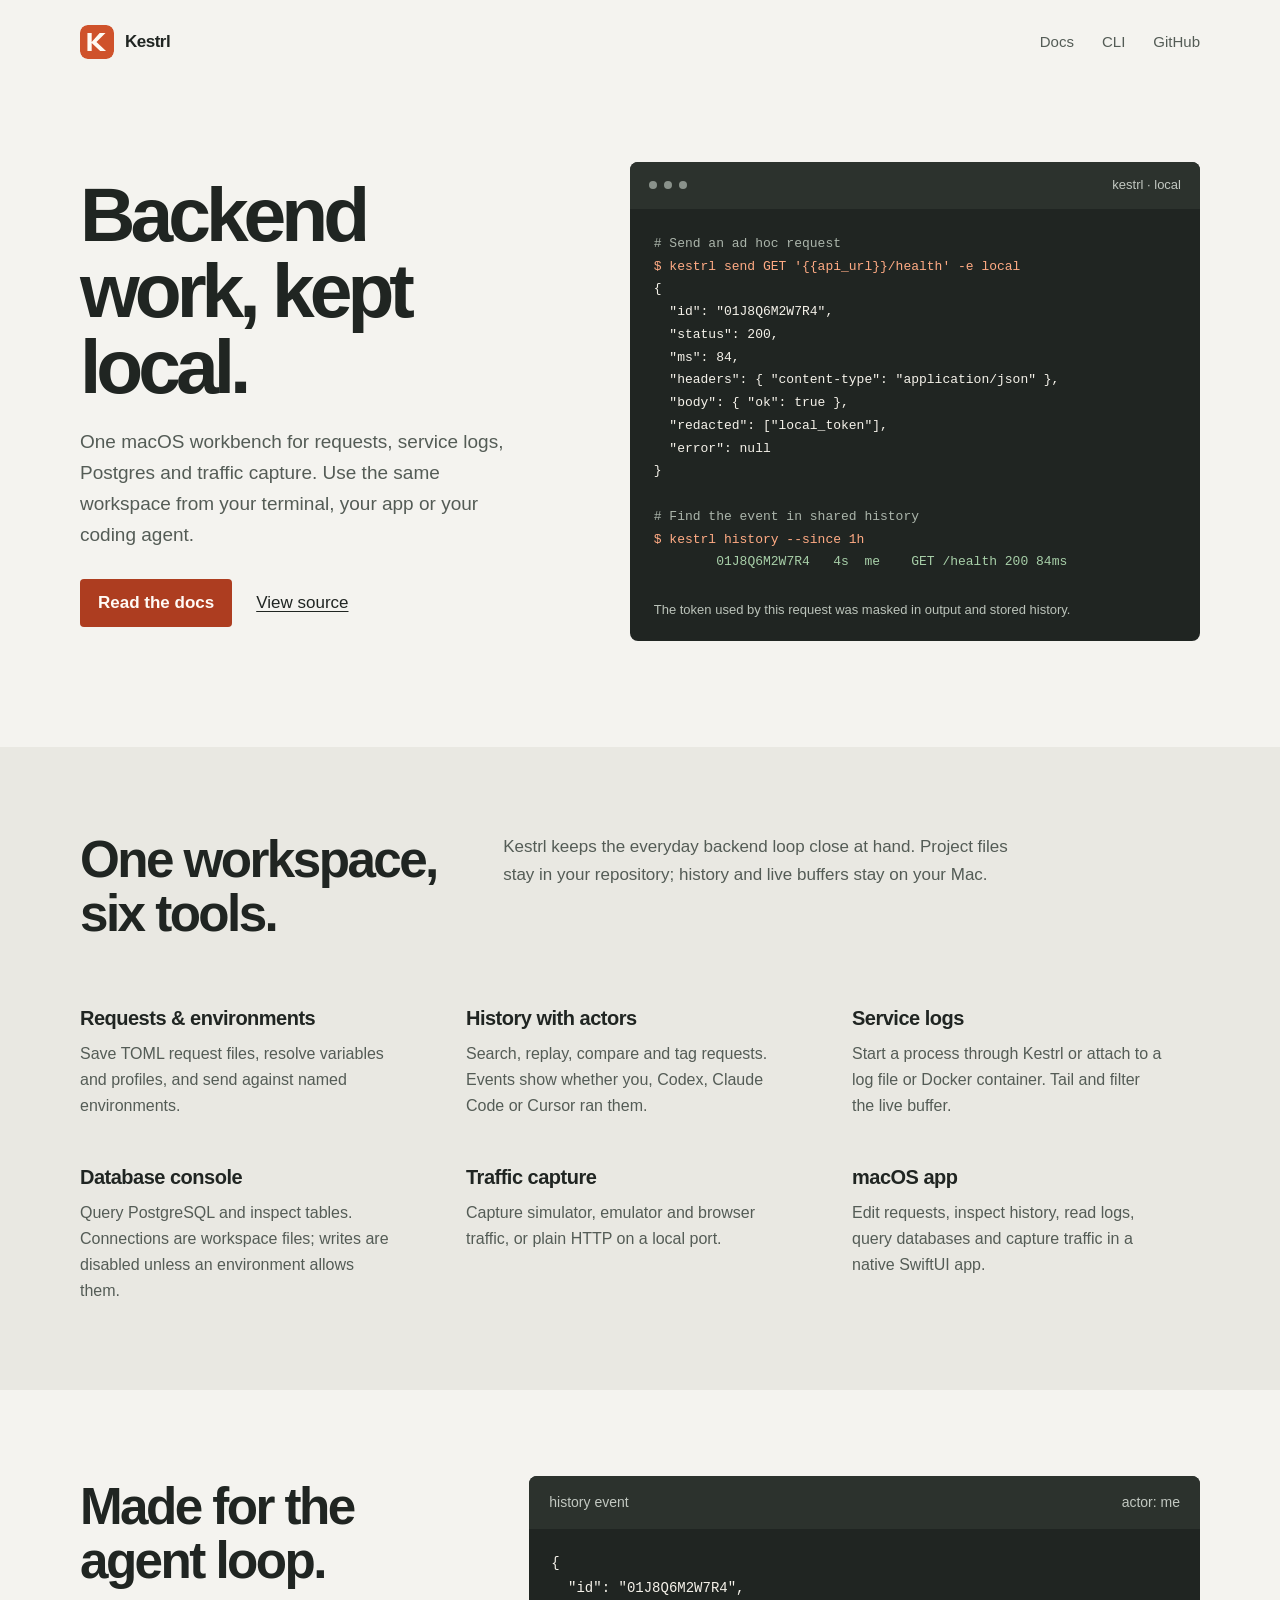
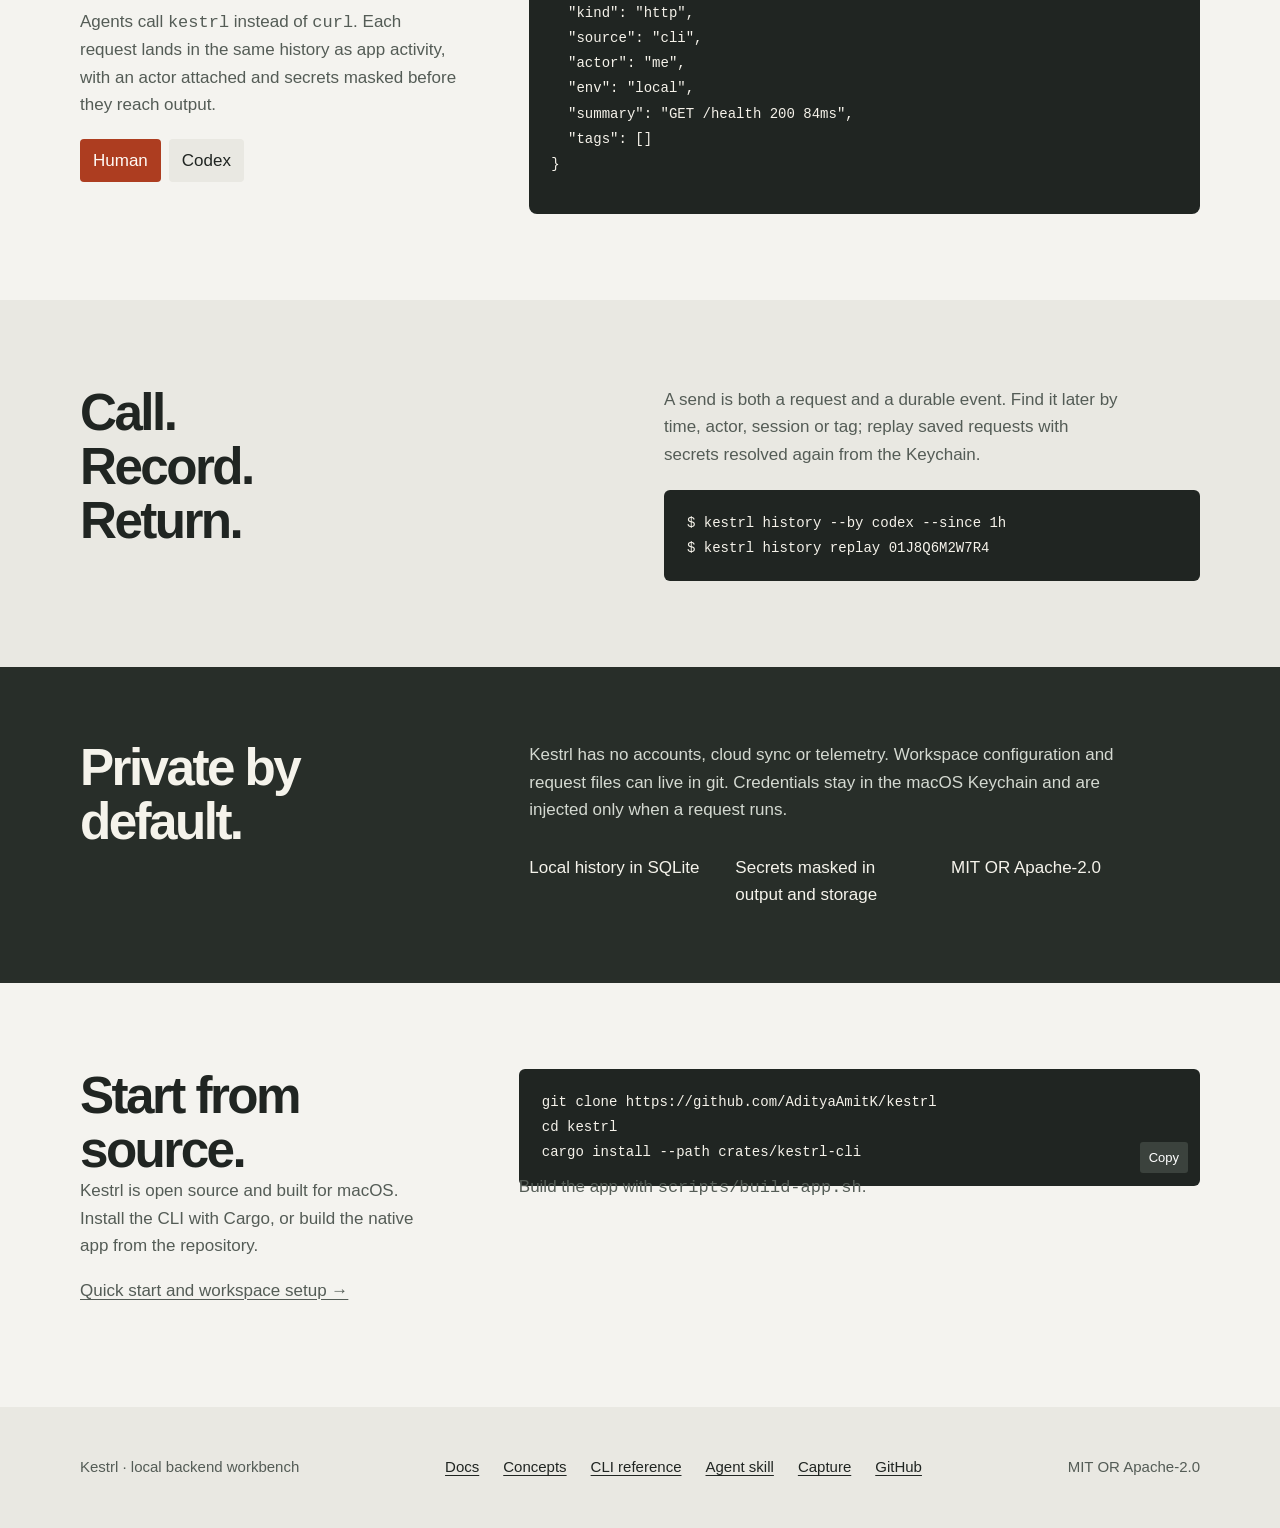
==== site/index.html @ 937fa987 "Match site examples to real CLI output; mark timeline as planned" ====
<!doctype html>
<html lang="en">
<head>
  <meta charset="utf-8">
  <meta name="viewport" content="width=device-width, initial-scale=1">
  <meta name="color-scheme" content="light">
  <meta name="description" content="Kestrl is a fast, local-first backend workbench for developers and AI agents. Requests, history, logs, databases and capture share one macOS workspace.">
  <title>Kestrl — backend workbench</title>
  <link rel="icon" href="assets/mark.svg" type="image/svg+xml">
  <link rel="stylesheet" href="style.css">
  <script src="script.js" defer></script>
</head>
<body>
  <a class="skip-link" href="#main">Skip to content</a>
  <header class="site-header page">
    <a class="brand" href="index.html"><img src="assets/mark.svg" alt=""><span>Kestrl</span></a>
    <nav class="nav" aria-label="Main navigation">
      <a href="docs/index.html">Docs</a>
      <a class="optional" href="docs/cli.html">CLI</a>
      <a href="https://github.com/AdityaAmitK/kestrl">GitHub</a>
    </nav>
  </header>

  <main id="main">
    <section class="hero page">
      <div class="hero-copy">
        <h1>Backend work, kept local.</h1>
        <p>One macOS workbench for requests, service logs, Postgres and traffic capture. Use the same workspace from your terminal, your app or your coding agent.</p>
        <div class="actions">
          <a class="action" href="docs/index.html">Read the docs</a>
          <a class="action-quiet" href="https://github.com/AdityaAmitK/kestrl">View source</a>
        </div>
      </div>
      <div class="terminal" aria-label="Terminal example">
        <div class="terminal-top"><span class="terminal-controls" aria-hidden="true"><span></span><span></span><span></span></span><span>kestrl · local</span></div>
        <pre><span class="comment"># Send an ad hoc request</span>
<span class="command">$ kestrl send GET '{{api_url}}/health' -e local</span>
{
  "id": "01J8Q6M2W7R4",
  "status": 200,
  "ms": 84,
  "headers": { "content-type": "application/json" },
  "body": { "ok": true },
  "redacted": ["local_token"],
  "error": null
}

<span class="comment"># Find the event in shared history</span>
<span class="command">$ kestrl history --since 1h</span>
        <span class="ok">01J8Q6M2W7R4   4s  me    GET /health 200 84ms</span></pre>
        <p class="terminal-caption">The token used by this request was masked in output and stored history.</p>
      </div>
    </section>

    <section class="section section-tint" id="workbench">
      <div class="page">
        <div class="section-heading">
          <h2>One workspace, six tools.</h2>
          <p>Kestrl keeps the everyday backend loop close at hand. Project files stay in your repository; history and live buffers stay on your Mac.</p>
        </div>
        <div class="feature-grid">
          <article class="feature"><h3>Requests &amp; environments</h3><p>Save TOML request files, resolve variables and profiles, and send against named environments.</p></article>
          <article class="feature"><h3>History with actors</h3><p>Search, replay, compare and tag requests. Events show whether you, Codex, Claude Code or Cursor ran them.</p></article>
          <article class="feature"><h3>Service logs</h3><p>Start a process through Kestrl or attach to a log file or Docker container. Tail and filter the live buffer.</p></article>
          <article class="feature"><h3>Database console</h3><p>Query PostgreSQL and inspect tables. Connections are workspace files; writes are disabled unless an environment allows them.</p></article>
          <article class="feature"><h3>Traffic capture</h3><p>Capture simulator, emulator and browser traffic, or plain HTTP on a local port.</p></article>
          <article class="feature"><h3>macOS app</h3><p>Edit requests, inspect history, read logs, query databases and capture traffic in a native SwiftUI app.</p></article>
        </div>
      </div>
    </section>

    <section class="section page" aria-labelledby="agents-title">
      <div class="demo-wrap">
        <div class="demo-copy">
          <h2 id="agents-title">Made for the agent loop.</h2>
          <p>Agents call <code>kestrl</code> instead of <code>curl</code>. Each request lands in the same history as app activity, with an actor attached and secrets masked before they reach output.</p>
          <div class="actor-picker" role="group" aria-label="Show request actor">
            <button type="button" data-actor="me" aria-pressed="true">Human</button>
            <button type="button" data-actor="codex" aria-pressed="false">Codex</button>
          </div>
          <p class="screen-reader" aria-live="polite">Event actor: <span id="actor-name">me</span></p>
        </div>
        <div class="live-output" data-ui>
          <header><span>history event</span><span id="actor-label">actor: <span id="actor-name-visible">me</span></span></header>
          <pre id="actor-output" aria-live="polite">{
  "id": "01J8Q6M2W7R4",
  "kind": "http",
  "source": "cli",
  "actor": "me",
  "env": "local",
  "summary": "GET /health 200 84ms",
  "tags": []
}</pre>
        </div>
      </div>
    </section>

    <section class="section section-tint">
      <div class="page call-response">
        <h2>Call. Record. Return.</h2>
        <div>
          <p>A send is both a request and a durable event. Find it later by time, actor, session or tag; replay saved requests with secrets resolved again from the Keychain.</p>
          <div class="snippet">$ kestrl history --by codex --since 1h<br>$ kestrl history replay 01J8Q6M2W7R4</div>
        </div>
      </div>
    </section>

    <section class="agents-band">
      <div class="page agents-inner">
        <h2>Private by default.</h2>
        <div>
          <p>Kestrl has no accounts, cloud sync or telemetry. Workspace configuration and request files can live in git. Credentials stay in the macOS Keychain and are injected only when a request runs.</p>
          <div class="agent-facts"><span>Local history in SQLite</span><span>Secrets masked in output and storage</span><span>MIT OR Apache-2.0</span></div>
        </div>
      </div>
    </section>

    <section class="section page" id="install">
      <div class="install-layout">
        <div><h2>Start from source.</h2><p>Kestrl is open source and built for macOS. Install the CLI with Cargo, or build the native app from the repository.</p><p><a href="docs/index.html">Quick start and workspace setup →</a></p></div>
        <div class="code-block"><pre><code>git clone https://github.com/AdityaAmitK/kestrl
cd kestrl
cargo install --path crates/kestrl-cli</code></pre><div class="copy-row"><button class="copy-button" type="button" data-copy>Copy</button></div><p>Build the app with <code>scripts/build-app.sh</code>.</p></div>
      </div>
    </section>
  </main>

  <footer class="site-footer">
    <div class="page footer-row"><span>Kestrl · local backend workbench</span><nav class="footer-links" aria-label="Footer navigation"><a href="docs/index.html">Docs</a><a href="docs/concepts.html">Concepts</a><a href="docs/cli.html">CLI reference</a><a href="docs/agents.html">Agent skill</a><a href="docs/capture.html">Capture</a><a href="https://github.com/AdityaAmitK/kestrl">GitHub</a></nav><span>MIT OR Apache-2.0</span></div>
  </footer>
</body>
</html>
---- site/style.css ----
:root {
  color-scheme: light;
  --paper: #f4f3ef;
  --surface: #e9e8e2;
  --ink: #202522;
  --soft: #545c56;
  --accent: #ad3d20;
  --accent-soft: #f5dfd5;
  --code: #202522;
  --code-ink: #f5f2ea;
  --focus: #8f2e16;
  --page: min(1120px, calc(100% - 64px));
  --measure: 68ch;
  font-family: -apple-system, BlinkMacSystemFont, "Segoe UI", sans-serif;
  font-synthesis: none;
  text-rendering: optimizeLegibility;
}

@media (prefers-color-scheme: dark) {
  :root {
    --paper: #181c19;
    --surface: #252b26;
    --ink: #f0f0e9;
    --soft: #bdc5bd;
    --accent: #f08a65;
    --accent-soft: #39251d;
    --code: #101310;
    --code-ink: #eeeee6;
    --focus: #ffad8f;
  }
}

* { box-sizing: border-box; }
html { scroll-behavior: smooth; background: var(--paper); }
body { margin: 0; color: var(--ink); background: var(--paper); font-size: 17px; line-height: 1.62; }
a { color: inherit; text-decoration-thickness: .08em; text-underline-offset: .18em; }
a:hover { color: var(--accent); }
a:focus-visible, button:focus-visible { outline: 3px solid var(--focus); outline-offset: 4px; border-radius: 3px; }
button { color: inherit; font: inherit; }
img, svg { max-width: 100%; }
.skip-link { position: absolute; left: 12px; top: -60px; z-index: 10; padding: 10px 14px; background: var(--ink); color: var(--paper); }
.skip-link:focus { top: 12px; }
.page { width: var(--page); margin-inline: auto; }
.site-header { display: flex; align-items: center; justify-content: space-between; gap: 28px; min-height: 84px; }
.brand { display: inline-flex; align-items: center; gap: 11px; text-decoration: none; font-weight: 700; letter-spacing: -.03em; }
.brand img { width: 34px; height: 34px; border-radius: 8px; }
.nav { display: flex; align-items: center; gap: 28px; color: var(--soft); font-size: 15px; }
.nav a { text-decoration: none; }
.nav .nav-strong { color: var(--ink); }
.hero { display: grid; grid-template-columns: .92fr 1.08fr; gap: 64px; align-items: center; padding: 78px 0 106px; }
.hero-copy { max-width: 560px; }
h1, h2, h3, p { margin-top: 0; }
h1 { max-width: 10ch; margin-bottom: 23px; font-size: clamp(48px, 6vw, 78px); line-height: .99; letter-spacing: -.065em; font-weight: 650; }
.hero-copy > p { max-width: 43ch; margin-bottom: 29px; color: var(--soft); font-size: 19px; }
.actions { display: flex; gap: 24px; align-items: center; }
.action { display: inline-flex; justify-content: center; align-items: center; min-height: 47px; padding: 10px 18px; border-radius: 4px; background: var(--accent); color: #fffaf5; text-decoration: none; font-weight: 650; }
.action:hover { background: var(--ink); color: var(--paper); }
.action-quiet { color: var(--ink); }
.terminal { overflow: hidden; background: var(--code); color: var(--code-ink); border-radius: 8px;  }
.terminal-top { display: flex; justify-content: space-between; align-items: center; padding: 15px 19px; background: #2c322d; color: #c2c8c1; font: 13px/1.3 -apple-system, BlinkMacSystemFont, "Segoe UI", sans-serif; }
.terminal-controls { display: flex; gap: 7px; }
.terminal-controls span { width: 8px; height: 8px; border-radius: 50%; background: #8a928b; }
.terminal pre, pre { max-width: 100%; margin: 0; overflow-x: auto; white-space: pre; tab-size: 2; }
.terminal pre { padding: 24px 24px 25px; font: 13px/1.75 monospace; /* taste-skill-ignore */ }
.terminal .command { color: #ffab84; }
.terminal .comment { color: #abb5ab; }
.terminal .ok { color: #a8d0a9; }
.terminal-caption { margin: 0; padding: 0 24px 21px; color: #bbc3ba; font-size: 13px; }
.section { padding: 86px 0; }
.section-tint { background: var(--surface); }
.section-heading { display: grid; grid-template-columns: .7fr 1.3fr; gap: 48px; align-items: start; margin-bottom: 48px; }
h2 { margin-bottom: 0; font-size: clamp(34px, 4vw, 52px); line-height: 1.06; letter-spacing: -.05em; font-weight: 630; }
.section-heading p { max-width: 54ch; margin-bottom: 0; color: var(--soft); }
.feature-grid { display: grid; grid-template-columns: repeat(3, 1fr); gap: 30px 38px; }
.feature { padding-top: 12px; }
.feature h3 { margin-bottom: 7px; font-size: 20px; letter-spacing: -.025em; }
.feature p { max-width: 35ch; margin-bottom: 0; color: var(--soft); font-size: 16px; }
.demo-wrap { display: grid; grid-template-columns: .72fr 1.28fr; align-items: center; gap: 72px; }
.demo-copy { max-width: 400px; }
.demo-copy h2 { margin-bottom: 19px; }
.demo-copy p { color: var(--soft); }
.actor-picker { display: flex; gap: 8px; margin: 20px 0 27px; }
.actor-picker button { padding: 8px 13px; border: 0; border-radius: 4px; background: var(--surface); cursor: pointer; }
.actor-picker button[aria-pressed="true"] { background: var(--accent); color: #fffaf5; }
.live-output { background: var(--code); color: var(--code-ink); border-radius: 8px; overflow: hidden; }
.live-output header { display: flex; justify-content: space-between; padding: 15px 20px; color: #c2c8c1; background: #2c322d; font-size: 14px; }
.live-output pre { min-height: 285px; padding: 22px; font: 14px/1.8 monospace; /* taste-skill-ignore */ /* taste-skill-ignore */ }
.redacted { color: #ffab84; }
.call-response { display: grid; grid-template-columns: 1fr 1fr; gap: 48px; align-items: start; }
.call-response h2 { max-width: 8ch; }
.call-response p { max-width: 48ch; color: var(--soft); }
.snippet { margin-top: 22px; padding: 21px 23px; background: var(--code); color: var(--code-ink); border-radius: 6px; font: 14px/1.75 monospace; }
.agents-band { padding: 74px 0; background: #282e29; color: #f5f3eb; }
.agents-inner { display: grid; grid-template-columns: .72fr 1.28fr; gap: 72px; align-items: start; }
.agents-band h2 { max-width: 8ch; }
.agents-band p { max-width: 62ch; color: #d4d9d1; }
.agents-band code { color: #ffa987; font: inherit; }
.agent-facts { display: flex; gap: 36px; margin-top: 30px; color: #f5f3eb; }
.agent-facts span { max-width: 19ch; }
.install-layout { display: grid; grid-template-columns: .7fr 1.3fr; gap: 72px; }
.install-layout > div:first-child { max-width: 360px; }
.install-layout p { color: var(--soft); }
.install-layout pre { padding: 21px 23px; background: var(--code); color: var(--code-ink); border-radius: 6px; font: 14px/1.8 monospace; /* taste-skill-ignore */ /* taste-skill-ignore */ }
.copy-row { display: flex; justify-content: flex-end; margin-top: -44px; padding-right: 12px; position: relative; }
.copy-button { border: 0; border-radius: 3px; padding: 5px 9px; background: #3b423d; color: #fff; cursor: pointer; font-size: 13px; }
.doc-layout { display: grid; grid-template-columns: 220px minmax(0, 760px); gap: 76px; align-items: start; padding: 60px 0 130px; }
.doc-nav { position: sticky; top: 25px; display: grid; gap: 9px; font-size: 15px; }
.doc-nav a { text-decoration: none; color: var(--soft); }
.doc-nav a[aria-current="page"] { color: var(--accent); font-weight: 650; }
.doc-content { min-width: 0; }
.doc-content > h1 { max-width: 15ch; font-size: clamp(44px, 5.2vw, 66px); }
.doc-content > p.lede { max-width: 62ch; margin-bottom: 47px; color: var(--soft); font-size: 19px; }
.doc-content h2 { margin: 65px 0 19px; font-size: 32px; }
.doc-content h3 { margin: 32px 0 10px; font-size: 21px; }
.doc-content p, .doc-content li { max-width: var(--measure); }
.doc-content li + li { margin-top: 6px; }
.doc-content code, .inline-code { padding: 2px 5px; border-radius: 3px; background: var(--surface); font: .88em monospace; overflow-wrap: anywhere; }
.doc-content pre { padding: 21px 23px; border-radius: 6px; background: var(--code); color: var(--code-ink); font: 14px/1.75 monospace; }
.doc-content pre code { padding: 0; background: none; }
.doc-content .copy-row { margin-top: -45px; }
.doc-content table { width: 100%; border-collapse: collapse; margin: 25px 0 35px; text-align: left; }
.doc-content th, .doc-content td { padding: 11px 13px; vertical-align: top; border-bottom: 1px solid color-mix(in srgb, var(--soft) 28%, transparent); }
.doc-content th { font-size: 15px; }
.doc-content td:first-child { white-space: nowrap; }
.callout { padding: 20px 23px; border-left: 4px solid var(--accent); background: var(--surface); }
.doc-index { display: grid; grid-template-columns: 1fr 1fr; gap: 25px 45px; margin-top: 38px; }
.doc-index a { display: block; margin-bottom: 7px; font-size: 21px; font-weight: 650; text-decoration: none; }
.doc-index p { margin: 0; color: var(--soft); font-size: 16px; }
.site-footer { padding: 48px 0; background: var(--surface); }
.footer-row { display: flex; justify-content: space-between; align-items: center; gap: 24px; color: var(--soft); font-size: 15px; }
.footer-links { display: flex; gap: 24px; }
.site-footer a { color: var(--ink); }
.screen-reader { position: absolute; width: 1px; height: 1px; padding: 0; margin: -1px; overflow: hidden; clip: rect(0,0,0,0); white-space: nowrap; border: 0; }
@media (max-width: 780px) {
  :root { --page: min(100% - 36px, 600px); }
  .site-header { min-height: 70px; align-items: flex-start; padding: 18px 0; }
  .nav { gap: 14px; flex-wrap: wrap; justify-content: flex-end; font-size: 14px; }
  .nav .optional { display: none; }
  .hero { grid-template-columns: 1fr; gap: 43px; padding: 61px 0 72px; }
  h1 { max-width: 9ch; font-size: clamp(52px, 11vw, 72px); }
  .terminal pre { font-size: 12px; padding: 18px; }
  .section { padding: 64px 0; }
  .section-heading, .demo-wrap, .call-response, .agents-inner, .install-layout { grid-template-columns: 1fr; gap: 26px; }
  .feature-grid { grid-template-columns: 1fr 1fr; gap: 27px 22px; }
  .live-output pre { min-height: 260px; padding: 18px; font-size: 12px; }
  .agent-facts { gap: 18px; flex-wrap: wrap; }
  .doc-layout { grid-template-columns: 1fr; gap: 36px; padding: 40px 0 90px; }
  .doc-nav { position: static; display: flex; flex-wrap: wrap; gap: 10px 21px; }
  .doc-content > h1 { font-size: clamp(43px, 10vw, 61px); }
  .doc-index { grid-template-columns: 1fr; gap: 21px; }
  .footer-row { align-items: flex-start; flex-direction: column; }
  .footer-links { gap: 17px; flex-wrap: wrap; }
}
@media (max-width: 440px) {
  body { font-size: 16px; }
  .site-header { gap: 12px; }
  .brand { gap: 7px; font-size: 15px; }
  .brand img { width: 30px; height: 30px; }
  .nav { max-width: 200px; gap: 12px; }
  .hero { padding-top: 45px; }
  .feature-grid { grid-template-columns: 1fr; }
  .doc-content table { font-size: 14px; }
  .doc-content th, .doc-content td { padding: 9px 7px; }
}
@media (prefers-reduced-motion: reduce) {
  *, *::before, *::after { scroll-behavior: auto !important; animation-duration: .01ms !important; transition-duration: .01ms !important; }
}
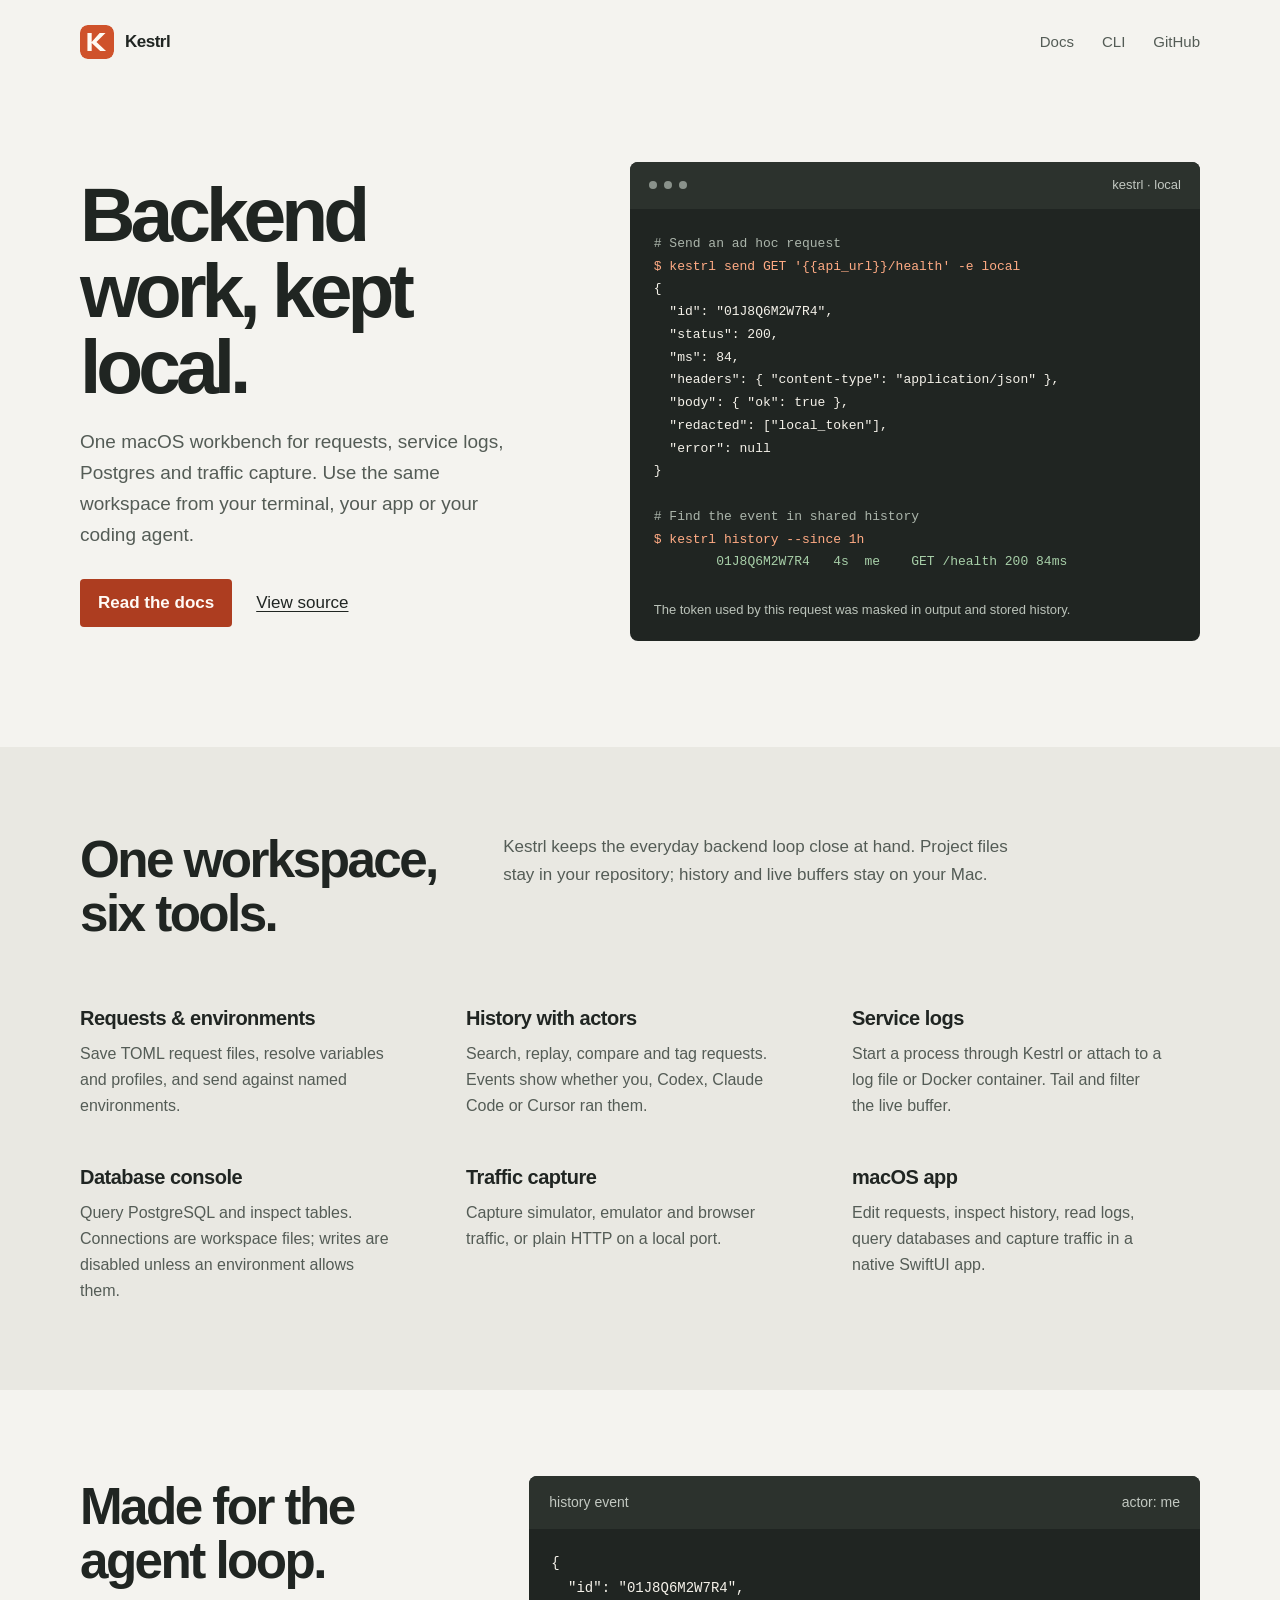
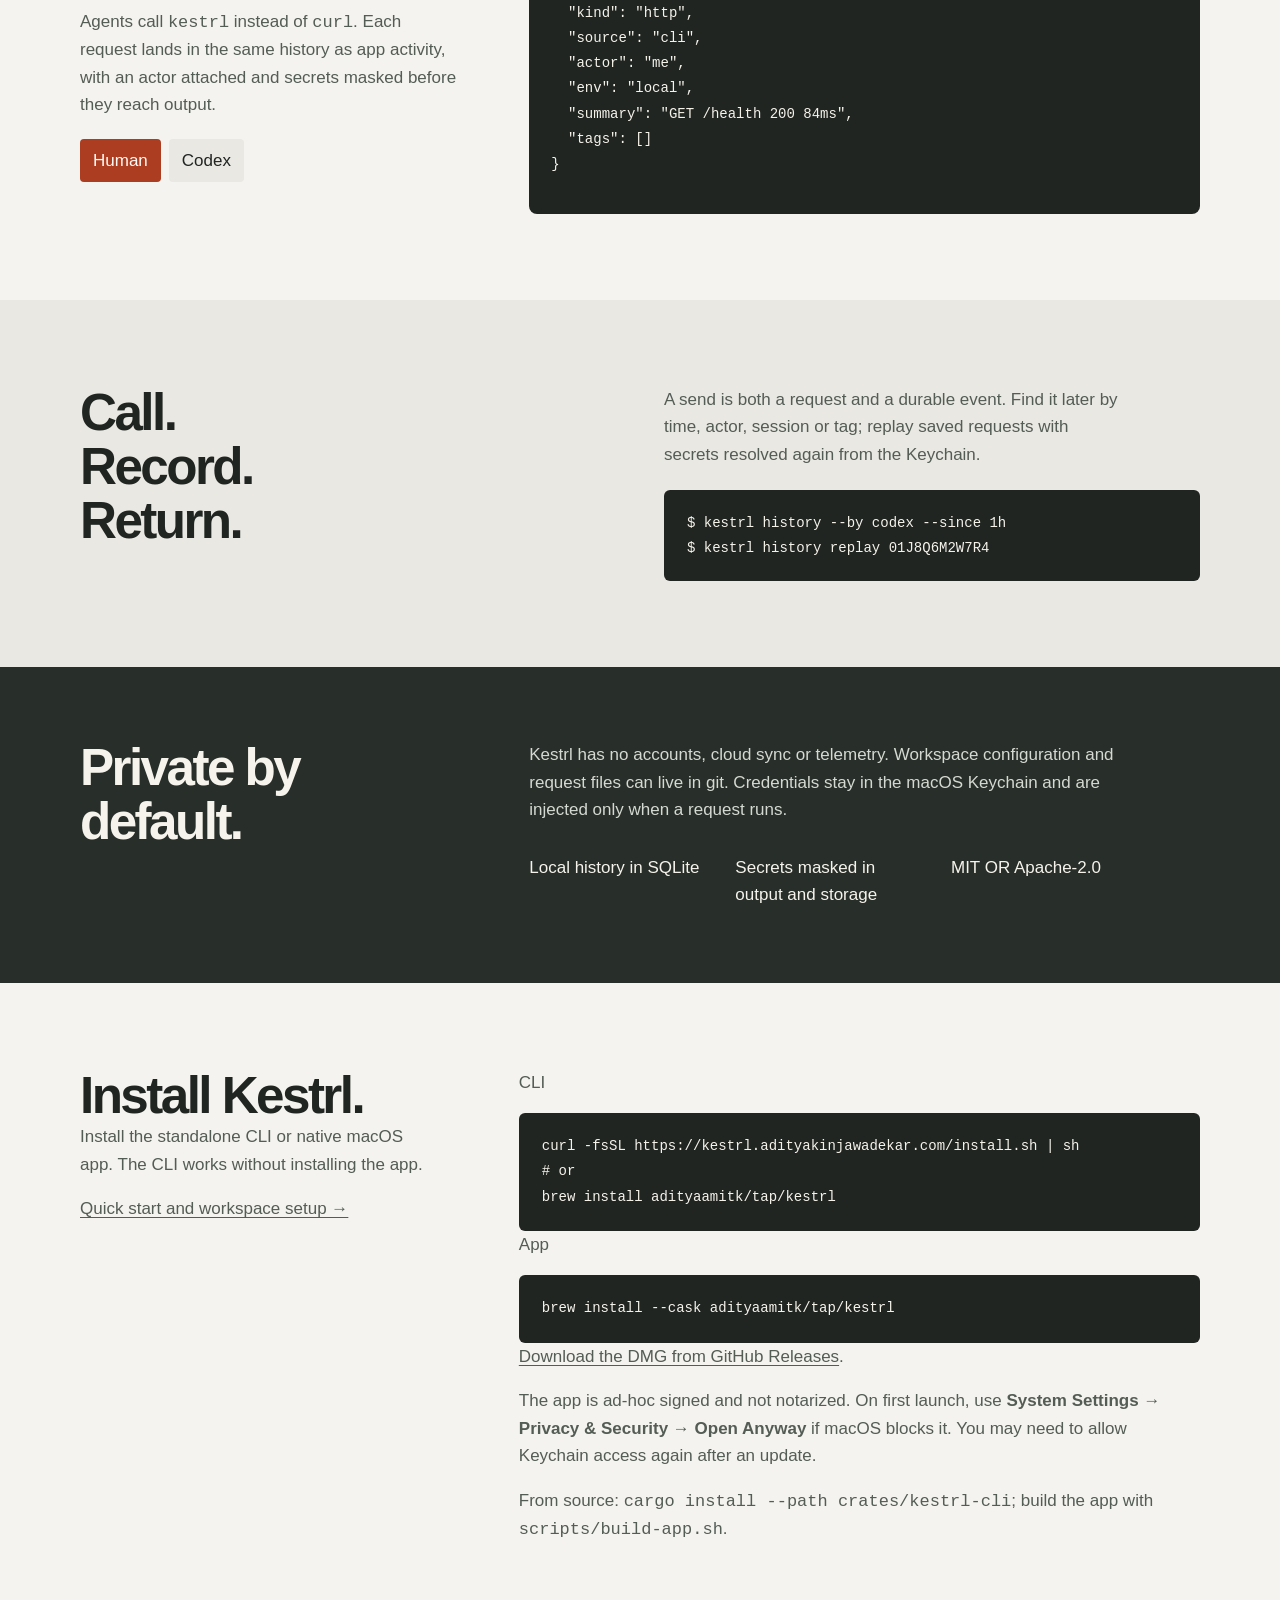
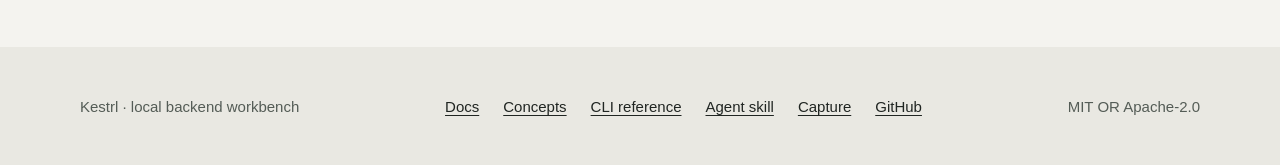
==== commit ddd34beb: "Add unsigned macOS release distribution" ====
--- a/site/index.html
+++ b/site/index.html
@@ -117,10 +117,10 @@
 
     <section class="section page" id="install">
       <div class="install-layout">
-        <div><h2>Start from source.</h2><p>Kestrl is open source and built for macOS. Install the CLI with Cargo, or build the native app from the repository.</p><p><a href="docs/index.html">Quick start and workspace setup →</a></p></div>
-        <div class="code-block"><pre><code>git clone https://github.com/AdityaAmitK/kestrl
-cd kestrl
-cargo install --path crates/kestrl-cli</code></pre><div class="copy-row"><button class="copy-button" type="button" data-copy>Copy</button></div><p>Build the app with <code>scripts/build-app.sh</code>.</p></div>
+        <div><h2>Install Kestrl.</h2><p>Install the standalone CLI or native macOS app. The CLI works without installing the app.</p><p><a href="docs/index.html">Quick start and workspace setup →</a></p></div>
+        <div class="code-block"><p>CLI</p><pre><code>curl -fsSL https://kestrl.adityakinjawadekar.com/install.sh | sh
+# or
+brew install adityaamitk/tap/kestrl</code></pre><p>App</p><pre><code>brew install --cask adityaamitk/tap/kestrl</code></pre><p><a href="https://github.com/AdityaAmitK/kestrl/releases">Download the DMG from GitHub Releases</a>.</p><p>The app is ad-hoc signed and not notarized. On first launch, use <strong>System Settings → Privacy &amp; Security → Open Anyway</strong> if macOS blocks it. You may need to allow Keychain access again after an update.</p><p>From source: <code>cargo install --path crates/kestrl-cli</code>; build the app with <code>scripts/build-app.sh</code>.</p></div>
       </div>
     </section>
   </main>
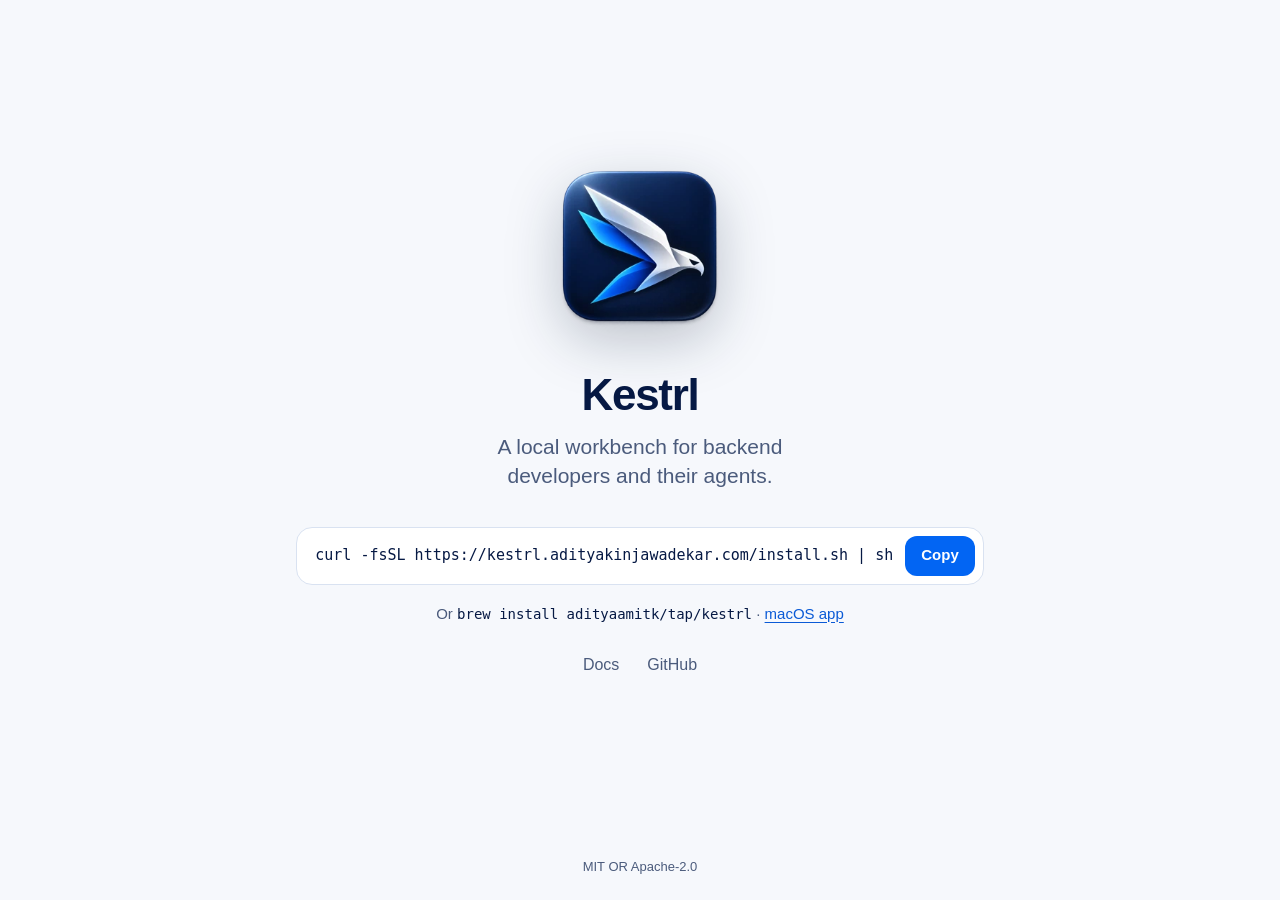
==== commit 817bff58: "Redesign the site around the app icon Replace the orange K mark and the feature-heavy landing page w" ====
--- a/site/index.html
+++ b/site/index.html
@@ -3,130 +3,37 @@
 <head>
   <meta charset="utf-8">
   <meta name="viewport" content="width=device-width, initial-scale=1">
-  <meta name="color-scheme" content="light">
-  <meta name="description" content="Kestrl is a fast, local-first backend workbench for developers and AI agents. Requests, history, logs, databases and capture share one macOS workspace.">
-  <title>Kestrl — backend workbench</title>
-  <link rel="icon" href="assets/mark.svg" type="image/svg+xml">
+  <meta name="color-scheme" content="light dark">
+  <meta name="theme-color" content="#061944">
+  <meta name="description" content="A local workbench for backend developers and their agents.">
+  <meta property="og:title" content="Kestrl">
+  <meta property="og:description" content="A local workbench for backend developers and their agents.">
+  <meta property="og:type" content="website">
+  <meta property="og:url" content="https://kestrl.adityakinjawadekar.com/">
+  <meta property="og:image" content="https://kestrl.adityakinjawadekar.com/assets/icon-512.png">
+  <title>Kestrl</title>
+  <link rel="icon" href="assets/favicon-32.png" sizes="32x32" type="image/png">
+  <link rel="icon" href="assets/favicon-16.png" sizes="16x16" type="image/png">
+  <link rel="apple-touch-icon" href="assets/apple-touch-icon.png">
   <link rel="stylesheet" href="style.css">
   <script src="script.js" defer></script>
 </head>
 <body>
   <a class="skip-link" href="#main">Skip to content</a>
-  <header class="site-header page">
-    <a class="brand" href="index.html"><img src="assets/mark.svg" alt=""><span>Kestrl</span></a>
-    <nav class="nav" aria-label="Main navigation">
+  <main id="main" class="intro">
+    <img class="app-icon" src="assets/icon-512.png" srcset="assets/icon-256.webp 256w, assets/icon-512.png 512w" sizes="184px" width="184" height="184" alt="Kestrl app icon">
+    <h1>Kestrl</h1>
+    <p class="tagline">A local workbench for backend developers and their agents.</p>
+    <div class="install">
+      <code>curl -fsSL https://kestrl.adityakinjawadekar.com/install.sh | sh</code>
+      <button class="copy-button" type="button" data-copy>Copy</button>
+    </div>
+    <p class="alt">Or <code>brew install adityaamitk/tap/kestrl</code> · <a href="https://github.com/AdityaAmitK/kestrl/releases/latest">macOS app</a></p>
+    <nav class="quiet-links" aria-label="More">
       <a href="docs/index.html">Docs</a>
-      <a class="optional" href="docs/cli.html">CLI</a>
       <a href="https://github.com/AdityaAmitK/kestrl">GitHub</a>
     </nav>
-  </header>
-
-  <main id="main">
-    <section class="hero page">
-      <div class="hero-copy">
-        <h1>Backend work, kept local.</h1>
-        <p>One macOS workbench for requests, service logs, Postgres and traffic capture. Use the same workspace from your terminal, your app or your coding agent.</p>
-        <div class="actions">
-          <a class="action" href="docs/index.html">Read the docs</a>
-          <a class="action-quiet" href="https://github.com/AdityaAmitK/kestrl">View source</a>
-        </div>
-      </div>
-      <div class="terminal" aria-label="Terminal example">
-        <div class="terminal-top"><span class="terminal-controls" aria-hidden="true"><span></span><span></span><span></span></span><span>kestrl · local</span></div>
-        <pre><span class="comment"># Send an ad hoc request</span>
-<span class="command">$ kestrl send GET '{{api_url}}/health' -e local</span>
-{
-  "id": "01J8Q6M2W7R4",
-  "status": 200,
-  "ms": 84,
-  "headers": { "content-type": "application/json" },
-  "body": { "ok": true },
-  "redacted": ["local_token"],
-  "error": null
-}
-
-<span class="comment"># Find the event in shared history</span>
-<span class="command">$ kestrl history --since 1h</span>
-        <span class="ok">01J8Q6M2W7R4   4s  me    GET /health 200 84ms</span></pre>
-        <p class="terminal-caption">The token used by this request was masked in output and stored history.</p>
-      </div>
-    </section>
-
-    <section class="section section-tint" id="workbench">
-      <div class="page">
-        <div class="section-heading">
-          <h2>One workspace, six tools.</h2>
-          <p>Kestrl keeps the everyday backend loop close at hand. Project files stay in your repository; history and live buffers stay on your Mac.</p>
-        </div>
-        <div class="feature-grid">
-          <article class="feature"><h3>Requests &amp; environments</h3><p>Save TOML request files, resolve variables and profiles, and send against named environments.</p></article>
-          <article class="feature"><h3>History with actors</h3><p>Search, replay, compare and tag requests. Events show whether you, Codex, Claude Code or Cursor ran them.</p></article>
-          <article class="feature"><h3>Service logs</h3><p>Start a process through Kestrl or attach to a log file or Docker container. Tail and filter the live buffer.</p></article>
-          <article class="feature"><h3>Database console</h3><p>Query PostgreSQL and inspect tables. Connections are workspace files; writes are disabled unless an environment allows them.</p></article>
-          <article class="feature"><h3>Traffic capture</h3><p>Capture simulator, emulator and browser traffic, or plain HTTP on a local port.</p></article>
-          <article class="feature"><h3>macOS app</h3><p>Edit requests, inspect history, read logs, query databases and capture traffic in a native SwiftUI app.</p></article>
-        </div>
-      </div>
-    </section>
-
-    <section class="section page" aria-labelledby="agents-title">
-      <div class="demo-wrap">
-        <div class="demo-copy">
-          <h2 id="agents-title">Made for the agent loop.</h2>
-          <p>Agents call <code>kestrl</code> instead of <code>curl</code>. Each request lands in the same history as app activity, with an actor attached and secrets masked before they reach output.</p>
-          <div class="actor-picker" role="group" aria-label="Show request actor">
-            <button type="button" data-actor="me" aria-pressed="true">Human</button>
-            <button type="button" data-actor="codex" aria-pressed="false">Codex</button>
-          </div>
-          <p class="screen-reader" aria-live="polite">Event actor: <span id="actor-name">me</span></p>
-        </div>
-        <div class="live-output" data-ui>
-          <header><span>history event</span><span id="actor-label">actor: <span id="actor-name-visible">me</span></span></header>
-          <pre id="actor-output" aria-live="polite">{
-  "id": "01J8Q6M2W7R4",
-  "kind": "http",
-  "source": "cli",
-  "actor": "me",
-  "env": "local",
-  "summary": "GET /health 200 84ms",
-  "tags": []
-}</pre>
-        </div>
-      </div>
-    </section>
-
-    <section class="section section-tint">
-      <div class="page call-response">
-        <h2>Call. Record. Return.</h2>
-        <div>
-          <p>A send is both a request and a durable event. Find it later by time, actor, session or tag; replay saved requests with secrets resolved again from the Keychain.</p>
-          <div class="snippet">$ kestrl history --by codex --since 1h<br>$ kestrl history replay 01J8Q6M2W7R4</div>
-        </div>
-      </div>
-    </section>
-
-    <section class="agents-band">
-      <div class="page agents-inner">
-        <h2>Private by default.</h2>
-        <div>
-          <p>Kestrl has no accounts, cloud sync or telemetry. Workspace configuration and request files can live in git. Credentials stay in the macOS Keychain and are injected only when a request runs.</p>
-          <div class="agent-facts"><span>Local history in SQLite</span><span>Secrets masked in output and storage</span><span>MIT OR Apache-2.0</span></div>
-        </div>
-      </div>
-    </section>
-
-    <section class="section page" id="install">
-      <div class="install-layout">
-        <div><h2>Install Kestrl.</h2><p>Install the standalone CLI or native macOS app. The CLI works without installing the app.</p><p><a href="docs/index.html">Quick start and workspace setup →</a></p></div>
-        <div class="code-block"><p>CLI</p><pre><code>curl -fsSL https://kestrl.adityakinjawadekar.com/install.sh | sh
-# or
-brew install adityaamitk/tap/kestrl</code></pre><p>App</p><pre><code>brew install --cask adityaamitk/tap/kestrl</code></pre><p><a href="https://github.com/AdityaAmitK/kestrl/releases">Download the DMG from GitHub Releases</a>.</p><p>The app is ad-hoc signed and not notarized. On first launch, use <strong>System Settings → Privacy &amp; Security → Open Anyway</strong> if macOS blocks it. You may need to allow Keychain access again after an update.</p><p>From source: <code>cargo install --path crates/kestrl-cli</code>; build the app with <code>scripts/build-app.sh</code>.</p></div>
-      </div>
-    </section>
   </main>
-
-  <footer class="site-footer">
-    <div class="page footer-row"><span>Kestrl · local backend workbench</span><nav class="footer-links" aria-label="Footer navigation"><a href="docs/index.html">Docs</a><a href="docs/concepts.html">Concepts</a><a href="docs/cli.html">CLI reference</a><a href="docs/agents.html">Agent skill</a><a href="docs/capture.html">Capture</a><a href="https://github.com/AdityaAmitK/kestrl">GitHub</a></nav><span>MIT OR Apache-2.0</span></div>
-  </footer>
+  <footer class="site-footer"><p>MIT OR Apache-2.0</p></footer>
 </body>
 </html>
--- a/site/style.css
+++ b/site/style.css
@@ -1,167 +1,115 @@
 :root {
-  color-scheme: light;
-  --paper: #f4f3ef;
-  --surface: #e9e8e2;
-  --ink: #202522;
-  --soft: #545c56;
-  --accent: #ad3d20;
-  --accent-soft: #f5dfd5;
-  --code: #202522;
-  --code-ink: #f5f2ea;
-  --focus: #8f2e16;
-  --page: min(1120px, calc(100% - 64px));
-  --measure: 68ch;
-  font-family: -apple-system, BlinkMacSystemFont, "Segoe UI", sans-serif;
+  color-scheme: light dark;
+  --bg: #f6f8fc;
+  --surface: #ffffff;
+  --ink: #061944;
+  --soft: #4b5b7c;
+  --line: #d9e2f1;
+  --code-bg: #061944;
+  --code-ink: #f1f5fc;
+  --link: #0a5ad6;
+  --fill: #0265f3;
+  --focus: #0265f3;
+  font-family: -apple-system, BlinkMacSystemFont, "SF Pro Text", "Helvetica Neue", sans-serif;
   font-synthesis: none;
-  text-rendering: optimizeLegibility;
+  -webkit-font-smoothing: antialiased;
 }
 
 @media (prefers-color-scheme: dark) {
   :root {
-    --paper: #181c19;
-    --surface: #252b26;
-    --ink: #f0f0e9;
-    --soft: #bdc5bd;
-    --accent: #f08a65;
-    --accent-soft: #39251d;
-    --code: #101310;
-    --code-ink: #eeeee6;
-    --focus: #ffad8f;
+    --bg: #050f2a;
+    --surface: #0a1c48;
+    --ink: #f2f6ff;
+    --soft: #a7b6d4;
+    --line: #1b2e5c;
+    --code-bg: #061944;
+    --code-ink: #eaf1ff;
+    --link: #5aa2ff;
+    --focus: #5aa2ff;
   }
 }
 
 * { box-sizing: border-box; }
-html { scroll-behavior: smooth; background: var(--paper); }
-body { margin: 0; color: var(--ink); background: var(--paper); font-size: 17px; line-height: 1.62; }
-a { color: inherit; text-decoration-thickness: .08em; text-underline-offset: .18em; }
-a:hover { color: var(--accent); }
-a:focus-visible, button:focus-visible { outline: 3px solid var(--focus); outline-offset: 4px; border-radius: 3px; }
-button { color: inherit; font: inherit; }
-img, svg { max-width: 100%; }
-.skip-link { position: absolute; left: 12px; top: -60px; z-index: 10; padding: 10px 14px; background: var(--ink); color: var(--paper); }
-.skip-link:focus { top: 12px; }
-.page { width: var(--page); margin-inline: auto; }
-.site-header { display: flex; align-items: center; justify-content: space-between; gap: 28px; min-height: 84px; }
-.brand { display: inline-flex; align-items: center; gap: 11px; text-decoration: none; font-weight: 700; letter-spacing: -.03em; }
-.brand img { width: 34px; height: 34px; border-radius: 8px; }
-.nav { display: flex; align-items: center; gap: 28px; color: var(--soft); font-size: 15px; }
-.nav a { text-decoration: none; }
-.nav .nav-strong { color: var(--ink); }
-.hero { display: grid; grid-template-columns: .92fr 1.08fr; gap: 64px; align-items: center; padding: 78px 0 106px; }
-.hero-copy { max-width: 560px; }
-h1, h2, h3, p { margin-top: 0; }
-h1 { max-width: 10ch; margin-bottom: 23px; font-size: clamp(48px, 6vw, 78px); line-height: .99; letter-spacing: -.065em; font-weight: 650; }
-.hero-copy > p { max-width: 43ch; margin-bottom: 29px; color: var(--soft); font-size: 19px; }
-.actions { display: flex; gap: 24px; align-items: center; }
-.action { display: inline-flex; justify-content: center; align-items: center; min-height: 47px; padding: 10px 18px; border-radius: 4px; background: var(--accent); color: #fffaf5; text-decoration: none; font-weight: 650; }
-.action:hover { background: var(--ink); color: var(--paper); }
-.action-quiet { color: var(--ink); }
-.terminal { overflow: hidden; background: var(--code); color: var(--code-ink); border-radius: 8px;  }
-.terminal-top { display: flex; justify-content: space-between; align-items: center; padding: 15px 19px; background: #2c322d; color: #c2c8c1; font: 13px/1.3 -apple-system, BlinkMacSystemFont, "Segoe UI", sans-serif; }
-.terminal-controls { display: flex; gap: 7px; }
-.terminal-controls span { width: 8px; height: 8px; border-radius: 50%; background: #8a928b; }
-.terminal pre, pre { max-width: 100%; margin: 0; overflow-x: auto; white-space: pre; tab-size: 2; }
-.terminal pre { padding: 24px 24px 25px; font: 13px/1.75 monospace; /* taste-skill-ignore */ }
-.terminal .command { color: #ffab84; }
-.terminal .comment { color: #abb5ab; }
-.terminal .ok { color: #a8d0a9; }
-.terminal-caption { margin: 0; padding: 0 24px 21px; color: #bbc3ba; font-size: 13px; }
-.section { padding: 86px 0; }
-.section-tint { background: var(--surface); }
-.section-heading { display: grid; grid-template-columns: .7fr 1.3fr; gap: 48px; align-items: start; margin-bottom: 48px; }
-h2 { margin-bottom: 0; font-size: clamp(34px, 4vw, 52px); line-height: 1.06; letter-spacing: -.05em; font-weight: 630; }
-.section-heading p { max-width: 54ch; margin-bottom: 0; color: var(--soft); }
-.feature-grid { display: grid; grid-template-columns: repeat(3, 1fr); gap: 30px 38px; }
-.feature { padding-top: 12px; }
-.feature h3 { margin-bottom: 7px; font-size: 20px; letter-spacing: -.025em; }
-.feature p { max-width: 35ch; margin-bottom: 0; color: var(--soft); font-size: 16px; }
-.demo-wrap { display: grid; grid-template-columns: .72fr 1.28fr; align-items: center; gap: 72px; }
-.demo-copy { max-width: 400px; }
-.demo-copy h2 { margin-bottom: 19px; }
-.demo-copy p { color: var(--soft); }
-.actor-picker { display: flex; gap: 8px; margin: 20px 0 27px; }
-.actor-picker button { padding: 8px 13px; border: 0; border-radius: 4px; background: var(--surface); cursor: pointer; }
-.actor-picker button[aria-pressed="true"] { background: var(--accent); color: #fffaf5; }
-.live-output { background: var(--code); color: var(--code-ink); border-radius: 8px; overflow: hidden; }
-.live-output header { display: flex; justify-content: space-between; padding: 15px 20px; color: #c2c8c1; background: #2c322d; font-size: 14px; }
-.live-output pre { min-height: 285px; padding: 22px; font: 14px/1.8 monospace; /* taste-skill-ignore */ /* taste-skill-ignore */ }
-.redacted { color: #ffab84; }
-.call-response { display: grid; grid-template-columns: 1fr 1fr; gap: 48px; align-items: start; }
-.call-response h2 { max-width: 8ch; }
-.call-response p { max-width: 48ch; color: var(--soft); }
-.snippet { margin-top: 22px; padding: 21px 23px; background: var(--code); color: var(--code-ink); border-radius: 6px; font: 14px/1.75 monospace; }
-.agents-band { padding: 74px 0; background: #282e29; color: #f5f3eb; }
-.agents-inner { display: grid; grid-template-columns: .72fr 1.28fr; gap: 72px; align-items: start; }
-.agents-band h2 { max-width: 8ch; }
-.agents-band p { max-width: 62ch; color: #d4d9d1; }
-.agents-band code { color: #ffa987; font: inherit; }
-.agent-facts { display: flex; gap: 36px; margin-top: 30px; color: #f5f3eb; }
-.agent-facts span { max-width: 19ch; }
-.install-layout { display: grid; grid-template-columns: .7fr 1.3fr; gap: 72px; }
-.install-layout > div:first-child { max-width: 360px; }
-.install-layout p { color: var(--soft); }
-.install-layout pre { padding: 21px 23px; background: var(--code); color: var(--code-ink); border-radius: 6px; font: 14px/1.8 monospace; /* taste-skill-ignore */ /* taste-skill-ignore */ }
-.copy-row { display: flex; justify-content: flex-end; margin-top: -44px; padding-right: 12px; position: relative; }
-.copy-button { border: 0; border-radius: 3px; padding: 5px 9px; background: #3b423d; color: #fff; cursor: pointer; font-size: 13px; }
-.doc-layout { display: grid; grid-template-columns: 220px minmax(0, 760px); gap: 76px; align-items: start; padding: 60px 0 130px; }
-.doc-nav { position: sticky; top: 25px; display: grid; gap: 9px; font-size: 15px; }
-.doc-nav a { text-decoration: none; color: var(--soft); }
-.doc-nav a[aria-current="page"] { color: var(--accent); font-weight: 650; }
+body { display: flex; flex-direction: column; min-height: 100vh; min-height: 100svh; margin: 0; background: var(--bg); color: var(--ink); font-size: 17px; line-height: 1.5; }
+a { color: var(--link); text-underline-offset: .2em; }
+:focus-visible { outline: 3px solid var(--focus); outline-offset: 3px; border-radius: 4px; }
+h1, h2, h3, p { margin: 0; }
+button { font: inherit; color: inherit; }
+img { display: block; max-width: 100%; }
+code, pre { font-family: ui-monospace, SFMono-Regular, Menlo, monospace; }
+.skip-link { position: absolute; left: 16px; top: -64px; padding: 10px 14px; border-radius: 8px; background: var(--fill); color: #fff; text-decoration: none; }
+.skip-link:focus { top: 16px; }
+.copy-button { flex: none; min-height: 40px; padding: 0 16px; border: 0; border-radius: 12px; background: var(--fill); color: #fff; font-size: 15px; font-weight: 600; cursor: pointer; }
+
+/* Landing */
+.intro { flex: 1; display: flex; flex-direction: column; align-items: center; justify-content: center; padding: 56px 24px; text-align: center; }
+.app-icon { width: 184px; height: 184px; filter: drop-shadow(0 18px 28px rgb(5 19 47 / .24)); }
+.intro h1 { margin-top: 32px; font-size: 44px; font-weight: 600; letter-spacing: -.03em; line-height: 1.1; }
+.tagline { max-width: 30ch; margin-top: 12px; color: var(--soft); font-size: 21px; line-height: 1.4; text-wrap: balance; }
+.install { display: flex; align-items: center; gap: 12px; max-width: 100%; margin-top: 36px; padding: 8px 8px 8px 18px; border: 1px solid var(--line); border-radius: 16px; background: var(--surface); }
+.install code { min-width: 0; overflow-wrap: anywhere; font-size: 15px; line-height: 1.4; text-align: left; }
+.alt { margin-top: 18px; color: var(--soft); font-size: 15px; text-wrap: balance; }
+.alt code { color: var(--ink); font-size: 14px; }
+.quiet-links { display: flex; gap: 28px; margin-top: 28px; font-size: 16px; }
+.quiet-links a { color: var(--soft); text-decoration: none; }
+.quiet-links a:hover { color: var(--ink); text-decoration: underline; text-underline-offset: .2em; }
+.site-footer { padding: 24px; color: var(--soft); font-size: 13px; text-align: center; }
+.site-footer p { margin: 0; }
+
+/* Docs */
+.bar { display: flex; align-items: center; justify-content: space-between; gap: 24px; width: 100%; max-width: 1040px; margin: 0 auto; padding: 22px 24px; }
+.brand { display: inline-flex; align-items: center; gap: 10px; color: var(--ink); font-size: 17px; font-weight: 600; letter-spacing: -.01em; text-decoration: none; }
+.brand img { width: 24px; height: 24px; }
+.bar nav { display: flex; gap: 22px; font-size: 15px; }
+.bar nav a { color: var(--soft); text-decoration: none; }
+.bar nav a:hover, .bar nav a[aria-current="page"] { color: var(--ink); }
+.bar nav a[aria-current="page"] { font-weight: 600; }
+.docs { display: grid; grid-template-columns: 180px minmax(0, 680px); gap: 80px; justify-content: center; width: 100%; max-width: 1040px; margin: 0 auto; padding: 32px 24px 96px; }
+.doc-nav { position: sticky; top: 32px; align-self: start; display: grid; gap: 2px; font-size: 15px; }
+.doc-nav a { padding: 7px 12px; border-radius: 8px; color: var(--soft); text-decoration: none; }
+.doc-nav a:hover { color: var(--ink); }
+.doc-nav a[aria-current="page"] { background: var(--surface); color: var(--ink); font-weight: 600; }
 .doc-content { min-width: 0; }
-.doc-content > h1 { max-width: 15ch; font-size: clamp(44px, 5.2vw, 66px); }
-.doc-content > p.lede { max-width: 62ch; margin-bottom: 47px; color: var(--soft); font-size: 19px; }
-.doc-content h2 { margin: 65px 0 19px; font-size: 32px; }
-.doc-content h3 { margin: 32px 0 10px; font-size: 21px; }
-.doc-content p, .doc-content li { max-width: var(--measure); }
-.doc-content li + li { margin-top: 6px; }
-.doc-content code, .inline-code { padding: 2px 5px; border-radius: 3px; background: var(--surface); font: .88em monospace; overflow-wrap: anywhere; }
-.doc-content pre { padding: 21px 23px; border-radius: 6px; background: var(--code); color: var(--code-ink); font: 14px/1.75 monospace; }
-.doc-content pre code { padding: 0; background: none; }
-.doc-content .copy-row { margin-top: -45px; }
-.doc-content table { width: 100%; border-collapse: collapse; margin: 25px 0 35px; text-align: left; }
-.doc-content th, .doc-content td { padding: 11px 13px; vertical-align: top; border-bottom: 1px solid color-mix(in srgb, var(--soft) 28%, transparent); }
-.doc-content th { font-size: 15px; }
+.doc-content h1 { font-size: 40px; font-weight: 650; letter-spacing: -.03em; line-height: 1.1; }
+.doc-content .lede { margin-top: 14px; margin-bottom: 40px; color: var(--soft); font-size: 19px; }
+.doc-content h2 { margin: 52px 0 14px; font-size: 26px; font-weight: 620; letter-spacing: -.02em; line-height: 1.2; }
+.doc-content h3 { margin: 30px 0 10px; font-size: 19px; font-weight: 600; letter-spacing: -.01em; }
+.doc-content p, .doc-content li { max-width: 66ch; }
+.doc-content p { margin: 0 0 16px; }
+.doc-content ul { margin: 0 0 16px; padding-left: 22px; }
+.doc-content li + li { margin-top: 8px; }
+.doc-content code { padding: 2px 6px; border-radius: 6px; background: var(--surface); font-size: .88em; overflow-wrap: anywhere; }
+.doc-content a { text-decoration-thickness: .08em; }
+.doc-content table { width: 100%; margin: 20px 0 32px; border-collapse: collapse; font-size: 15px; text-align: left; }
+.doc-content th, .doc-content td { padding: 10px 12px; vertical-align: top; border-bottom: 1px solid var(--line); }
 .doc-content td:first-child { white-space: nowrap; }
-.callout { padding: 20px 23px; border-left: 4px solid var(--accent); background: var(--surface); }
-.doc-index { display: grid; grid-template-columns: 1fr 1fr; gap: 25px 45px; margin-top: 38px; }
-.doc-index a { display: block; margin-bottom: 7px; font-size: 21px; font-weight: 650; text-decoration: none; }
-.doc-index p { margin: 0; color: var(--soft); font-size: 16px; }
-.site-footer { padding: 48px 0; background: var(--surface); }
-.footer-row { display: flex; justify-content: space-between; align-items: center; gap: 24px; color: var(--soft); font-size: 15px; }
-.footer-links { display: flex; gap: 24px; }
-.site-footer a { color: var(--ink); }
-.screen-reader { position: absolute; width: 1px; height: 1px; padding: 0; margin: -1px; overflow: hidden; clip: rect(0,0,0,0); white-space: nowrap; border: 0; }
+.code-block { display: flex; flex-direction: column-reverse; margin: 16px 0 24px; overflow: hidden; border-radius: 12px; background: var(--code-bg); color: var(--code-ink); }
+.code-block pre { margin: 0; padding: 10px 20px 18px; overflow-x: auto; font-size: 14px; line-height: 1.7; }
+.code-block code { padding: 0; border-radius: 0; background: none; font-size: inherit; overflow-wrap: normal; }
+.copy-row { display: flex; justify-content: flex-end; padding: 6px 6px 0; }
+.code-block .copy-button { min-height: 28px; padding: 0 10px; border-radius: 8px; background: rgb(255 255 255 / .14); font-size: 13px; font-weight: 500; }
+.callout { margin: 24px 0; padding: 16px 18px; border-radius: 12px; background: var(--surface); }
+.note { color: var(--soft); font-size: 15px; }
+.doc-index { display: grid; grid-template-columns: 1fr 1fr; gap: 14px; margin-top: 16px; }
+.doc-index > div { padding: 18px 20px; border: 1px solid var(--line); border-radius: 14px; }
+.doc-index a { color: var(--ink); font-size: 17px; font-weight: 600; text-decoration: none; }
+.doc-index a:hover { text-decoration: underline; }
+.doc-index p { margin: 6px 0 0; color: var(--soft); font-size: 15px; }
+
+@media (max-width: 480px) {
+  .intro { padding: 48px 20px; }
+  .intro h1 { font-size: 36px; }
+  .tagline { font-size: 19px; }
+  .install { flex-direction: column; align-items: stretch; padding: 14px; }
+  .install code { font-size: 14px; }
+  .copy-button { width: 100%; }
+  .bar { padding: 18px 20px; }
+}
+
 @media (max-width: 780px) {
-  :root { --page: min(100% - 36px, 600px); }
-  .site-header { min-height: 70px; align-items: flex-start; padding: 18px 0; }
-  .nav { gap: 14px; flex-wrap: wrap; justify-content: flex-end; font-size: 14px; }
-  .nav .optional { display: none; }
-  .hero { grid-template-columns: 1fr; gap: 43px; padding: 61px 0 72px; }
-  h1 { max-width: 9ch; font-size: clamp(52px, 11vw, 72px); }
-  .terminal pre { font-size: 12px; padding: 18px; }
-  .section { padding: 64px 0; }
-  .section-heading, .demo-wrap, .call-response, .agents-inner, .install-layout { grid-template-columns: 1fr; gap: 26px; }
-  .feature-grid { grid-template-columns: 1fr 1fr; gap: 27px 22px; }
-  .live-output pre { min-height: 260px; padding: 18px; font-size: 12px; }
-  .agent-facts { gap: 18px; flex-wrap: wrap; }
-  .doc-layout { grid-template-columns: 1fr; gap: 36px; padding: 40px 0 90px; }
-  .doc-nav { position: static; display: flex; flex-wrap: wrap; gap: 10px 21px; }
-  .doc-content > h1 { font-size: clamp(43px, 10vw, 61px); }
-  .doc-index { grid-template-columns: 1fr; gap: 21px; }
-  .footer-row { align-items: flex-start; flex-direction: column; }
-  .footer-links { gap: 17px; flex-wrap: wrap; }
+  .docs { grid-template-columns: 1fr; gap: 28px; padding: 16px 20px 72px; }
+  .doc-nav { position: static; display: flex; flex-wrap: wrap; gap: 4px; }
+  .doc-content h1 { font-size: 34px; }
+  .doc-content table { display: block; overflow-x: auto; }
+  .doc-index { grid-template-columns: 1fr; }
 }
-@media (max-width: 440px) {
-  body { font-size: 16px; }
-  .site-header { gap: 12px; }
-  .brand { gap: 7px; font-size: 15px; }
-  .brand img { width: 30px; height: 30px; }
-  .nav { max-width: 200px; gap: 12px; }
-  .hero { padding-top: 45px; }
-  .feature-grid { grid-template-columns: 1fr; }
-  .doc-content table { font-size: 14px; }
-  .doc-content th, .doc-content td { padding: 9px 7px; }
-}
-@media (prefers-reduced-motion: reduce) {
-  *, *::before, *::after { scroll-behavior: auto !important; animation-duration: .01ms !important; transition-duration: .01ms !important; }
-}
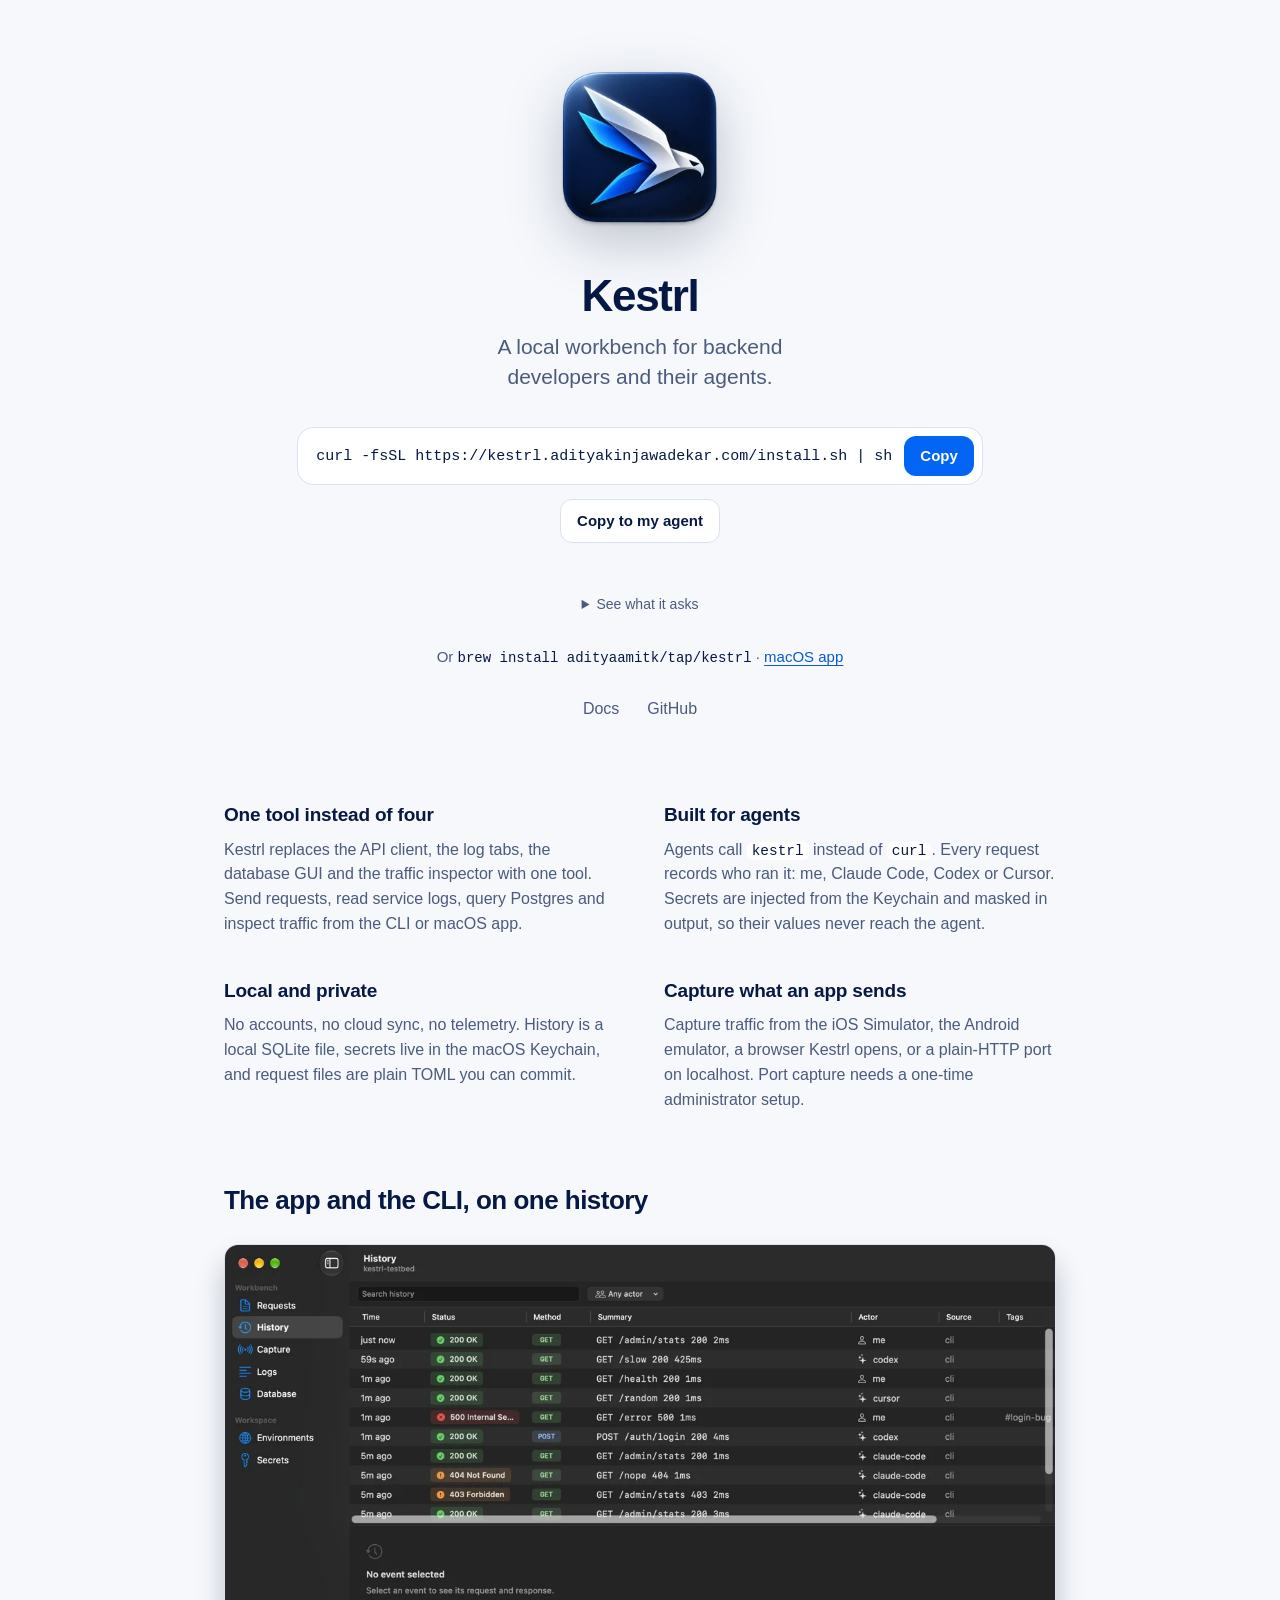
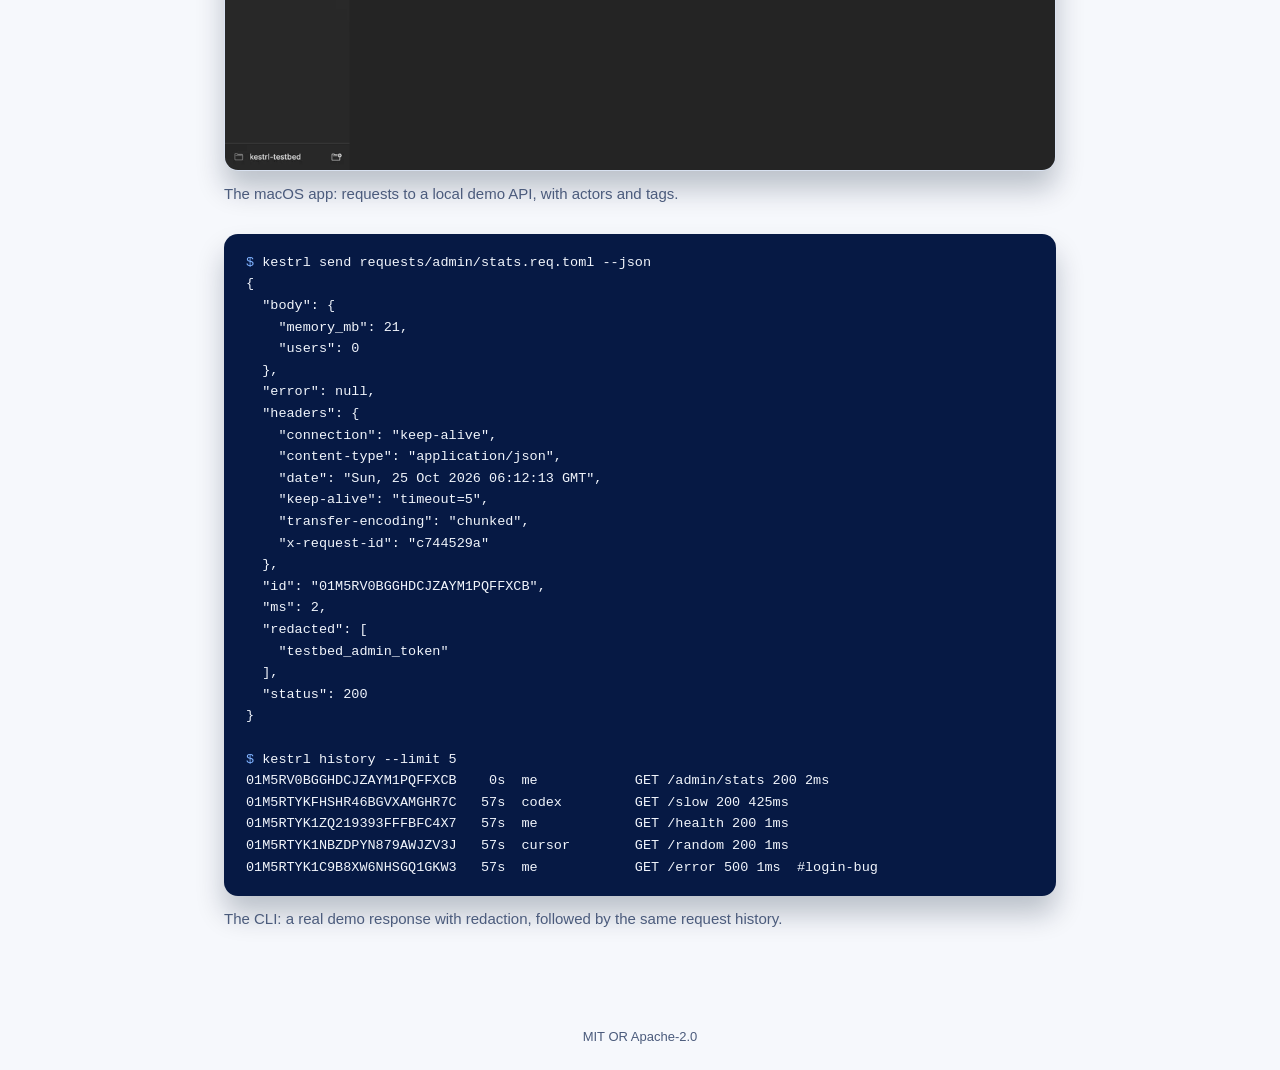
==== commit 832265f6: "feat(site): add agent setup and demo workbench views" ====
--- a/site/index.html
+++ b/site/index.html
@@ -28,12 +28,97 @@
       <code>curl -fsSL https://kestrl.adityakinjawadekar.com/install.sh | sh</code>
       <button class="copy-button" type="button" data-copy>Copy</button>
     </div>
+    <div class="agent">
+      <button class="ghost-button" type="button" data-copy-agent="agent-prompt">Copy to my agent</button>
+      <p class="agent-status" id="agent-status" role="status" aria-live="polite"></p>
+      <details class="agent-details">
+        <summary>See what it asks</summary>
+        <pre id="agent-prompt">Set up Kestrl for me: a local backend workbench with a `kestrl` CLI and an agent skill.
+
+1. Install the CLI with `curl -fsSL https://kestrl.adityakinjawadekar.com/install.sh | sh`
+   (or `brew install adityaamitk/tap/kestrl` if Homebrew is installed and I prefer it).
+   Run `kestrl --version`. If `~/.local/bin` is not on PATH, ask me before adding it to my shell profile.
+2. Install the agent skill by downloading https://kestrl.adityakinjawadekar.com/skill/SKILL.md
+   into the place for this agent, and only the ones that apply:
+   - Claude Code: ~/.claude/skills/kestrl/SKILL.md
+   - Codex: ~/.codex/skills/kestrl/SKILL.md
+   - Cursor: .cursor/rules/kestrl.mdc in the current project
+3. Do not create, read or print any secrets. Do not change the system proxy, install certificates or run captures.
+4. Finish with a 3-line summary: the CLI version and path, the skill file paths, and anything you skipped.</pre>
+      </details>
+    </div>
     <p class="alt">Or <code>brew install adityaamitk/tap/kestrl</code> · <a href="https://github.com/AdityaAmitK/kestrl/releases/latest">macOS app</a></p>
     <nav class="quiet-links" aria-label="More">
       <a href="docs/index.html">Docs</a>
       <a href="https://github.com/AdityaAmitK/kestrl">GitHub</a>
     </nav>
   </main>
+
+  <section class="more" aria-labelledby="more-title">
+    <h2 id="more-title" class="visually-hidden">What Kestrl does</h2>
+    <div class="points">
+      <article>
+        <h3>One tool instead of four</h3>
+        <p>Kestrl replaces the API client, the log tabs, the database GUI and the traffic inspector with one tool. Send requests, read service logs, query Postgres and inspect traffic from the CLI or macOS app.</p>
+      </article>
+      <article>
+        <h3>Built for agents</h3>
+        <p>Agents call <code>kestrl</code> instead of <code>curl</code>. Every request records who ran it: me, Claude Code, Codex or Cursor. Secrets are injected from the Keychain and masked in output, so their values never reach the agent.</p>
+      </article>
+      <article>
+        <h3>Local and private</h3>
+        <p>No accounts, no cloud sync, no telemetry. History is a local SQLite file, secrets live in the macOS Keychain, and request files are plain TOML you can commit.</p>
+      </article>
+      <article>
+        <h3>Capture what an app sends</h3>
+        <p>Capture traffic from the iOS Simulator, the Android emulator, a browser Kestrl opens, or a plain-HTTP port on localhost. Port capture needs a one-time administrator setup.</p>
+      </article>
+    </div>
+
+    <section class="shots" aria-labelledby="shots-title">
+      <h2 id="shots-title">The app and the CLI, on one history</h2>
+      <figure class="shot">
+        <picture>
+          <source type="image/webp" srcset="assets/app-history.webp">
+          <img src="assets/app-history.png" width="1200" height="760" loading="lazy" alt="Kestrl’s macOS History screen showing dummy testbed requests by me, Codex, Cursor and Claude Code, including a login-bug tag.">
+        </picture>
+        <figcaption>The macOS app: requests to a local demo API, with actors and tags.</figcaption>
+      </figure>
+      <figure class="terminal-figure">
+        <pre class="terminal"><code><span class="prompt">$</span> kestrl send requests/admin/stats.req.toml --json
+{
+  &quot;body&quot;: {
+    &quot;memory_mb&quot;: 21,
+    &quot;users&quot;: 0
+  },
+  &quot;error&quot;: null,
+  &quot;headers&quot;: {
+    &quot;connection&quot;: &quot;keep-alive&quot;,
+    &quot;content-type&quot;: &quot;application/json&quot;,
+    &quot;date&quot;: &quot;Sun, 25 Oct 2026 06:12:13 GMT&quot;,
+    &quot;keep-alive&quot;: &quot;timeout=5&quot;,
+    &quot;transfer-encoding&quot;: &quot;chunked&quot;,
+    &quot;x-request-id&quot;: &quot;c744529a&quot;
+  },
+  &quot;id&quot;: &quot;01M5RV0BGGHDCJZAYM1PQFFXCB&quot;,
+  &quot;ms&quot;: 2,
+  &quot;redacted&quot;: [
+    &quot;testbed_admin_token&quot;
+  ],
+  &quot;status&quot;: 200
+}
+
+<span class="prompt">$</span> kestrl history --limit 5
+01M5RV0BGGHDCJZAYM1PQFFXCB    0s  me            GET /admin/stats 200 2ms
+01M5RTYKFHSHR46BGVXAMGHR7C   57s  codex         GET /slow 200 425ms
+01M5RTYK1ZQ219393FFFBFC4X7   57s  me            GET /health 200 1ms
+01M5RTYK1NBZDPYN879AWJZV3J   57s  cursor        GET /random 200 1ms
+01M5RTYK1C9B8XW6NHSGQ1GKW3   57s  me            GET /error 500 1ms  #login-bug</code></pre>
+        <figcaption>The CLI: a real demo response with redaction, followed by the same request history.</figcaption>
+      </figure>
+    </section>
+  </section>
+
   <footer class="site-footer"><p>MIT OR Apache-2.0</p></footer>
 </body>
 </html>
--- a/site/style.css
+++ b/site/style.css
@@ -42,7 +42,7 @@
 .copy-button { flex: none; min-height: 40px; padding: 0 16px; border: 0; border-radius: 12px; background: var(--fill); color: #fff; font-size: 15px; font-weight: 600; cursor: pointer; }
 
 /* Landing */
-.intro { flex: 1; display: flex; flex-direction: column; align-items: center; justify-content: center; padding: 56px 24px; text-align: center; }
+.intro { flex: none; display: flex; flex-direction: column; align-items: center; justify-content: center; padding: 56px 24px; text-align: center; }
 .app-icon { width: 184px; height: 184px; filter: drop-shadow(0 18px 28px rgb(5 19 47 / .24)); }
 .intro h1 { margin-top: 32px; font-size: 44px; font-weight: 600; letter-spacing: -.03em; line-height: 1.1; }
 .tagline { max-width: 30ch; margin-top: 12px; color: var(--soft); font-size: 21px; line-height: 1.4; text-wrap: balance; }
@@ -113,3 +113,40 @@
   .doc-content table { display: block; overflow-x: auto; }
   .doc-index { grid-template-columns: 1fr; }
 }
+
+/* Landing: agent setup, short description, screenshots */
+.visually-hidden { position: absolute; width: 1px; height: 1px; overflow: hidden; clip: rect(0 0 0 0); white-space: nowrap; }
+.agent { display: flex; flex-direction: column; align-items: center; gap: 10px; width: 100%; max-width: 640px; margin-top: 14px; }
+.ghost-button { min-height: 44px; padding: 0 16px; border: 1px solid var(--line); border-radius: 12px; background: var(--surface); color: var(--ink); font-size: 15px; font-weight: 600; cursor: pointer; }
+.ghost-button:hover { border-color: var(--soft); }
+.agent-status { min-height: 1.5em; color: var(--soft); font-size: 14px; }
+.agent-details { width: 100%; text-align: left; }
+.agent-details summary { min-height: 44px; padding: 10px 0; width: fit-content; margin: 0 auto; color: var(--soft); font-size: 14px; cursor: pointer; }
+.agent-details summary:hover { color: var(--ink); }
+.agent-details pre { margin: 12px 0 0; padding: 18px 20px; overflow-x: auto; border-radius: 12px; background: var(--code-bg); color: var(--code-ink); font-family: ui-monospace, SFMono-Regular, Menlo, monospace; font-size: 13px; line-height: 1.6; white-space: pre-wrap; overflow-wrap: anywhere; }
+
+.more { width: 100%; max-width: 880px; margin: 0 auto; padding: 24px 24px 72px; }
+.points { display: grid; grid-template-columns: 1fr 1fr; gap: 40px 48px; }
+.points h3 { font-size: 19px; font-weight: 600; letter-spacing: -.01em; }
+.points p { margin-top: 8px; color: var(--soft); font-size: 16px; line-height: 1.55; }
+.points code { padding: 1px 5px; border-radius: 6px; background: var(--surface); color: var(--ink); font-size: .9em; }
+
+.shots { margin-top: 72px; }
+.shots h2 { font-size: 26px; font-weight: 620; letter-spacing: -.02em; line-height: 1.2; }
+.shots figure { margin: 28px 0 0; }
+.shots figcaption { margin-top: 12px; color: var(--soft); font-size: 15px; }
+.shot img { width: 100%; height: auto; border: 1px solid var(--line); border-radius: 14px; background: var(--surface); box-shadow: 0 18px 28px rgb(5 19 47 / .24); }
+.terminal { margin: 0; padding: 18px 22px; overflow-x: auto; border-radius: 14px; background: var(--code-bg); color: var(--code-ink); font-family: ui-monospace, SFMono-Regular, Menlo, monospace; font-size: 13.5px; line-height: 1.6; box-shadow: 0 18px 28px rgb(5 19 47 / .24); }
+.terminal code { font: inherit; }
+.terminal .prompt { color: #7fb2ff; user-select: none; }
+
+@media (max-width: 780px) {
+  .points { grid-template-columns: 1fr; gap: 32px; }
+  .shots { margin-top: 56px; }
+}
+
+@media (max-width: 480px) {
+  .more { padding: 8px 20px 56px; }
+  .ghost-button { width: 100%; }
+  .terminal { font-size: 12.5px; }
+}
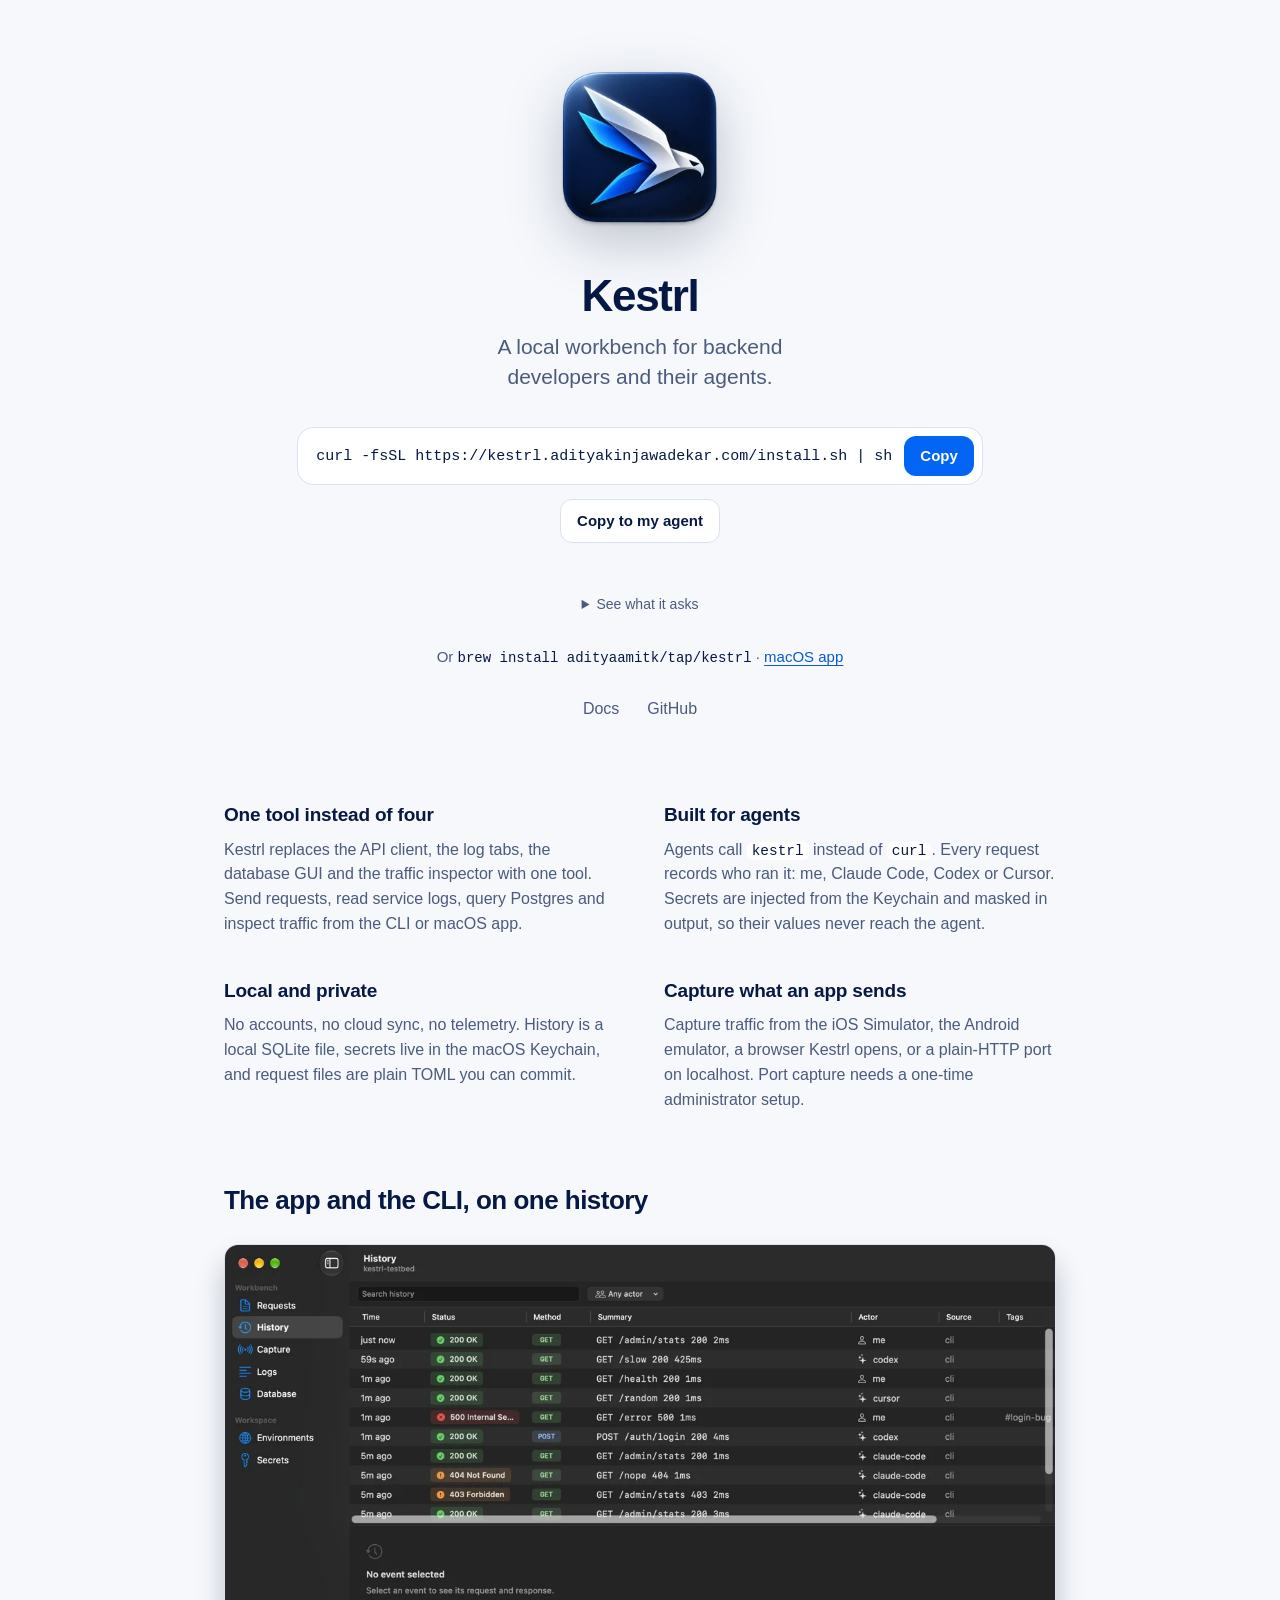
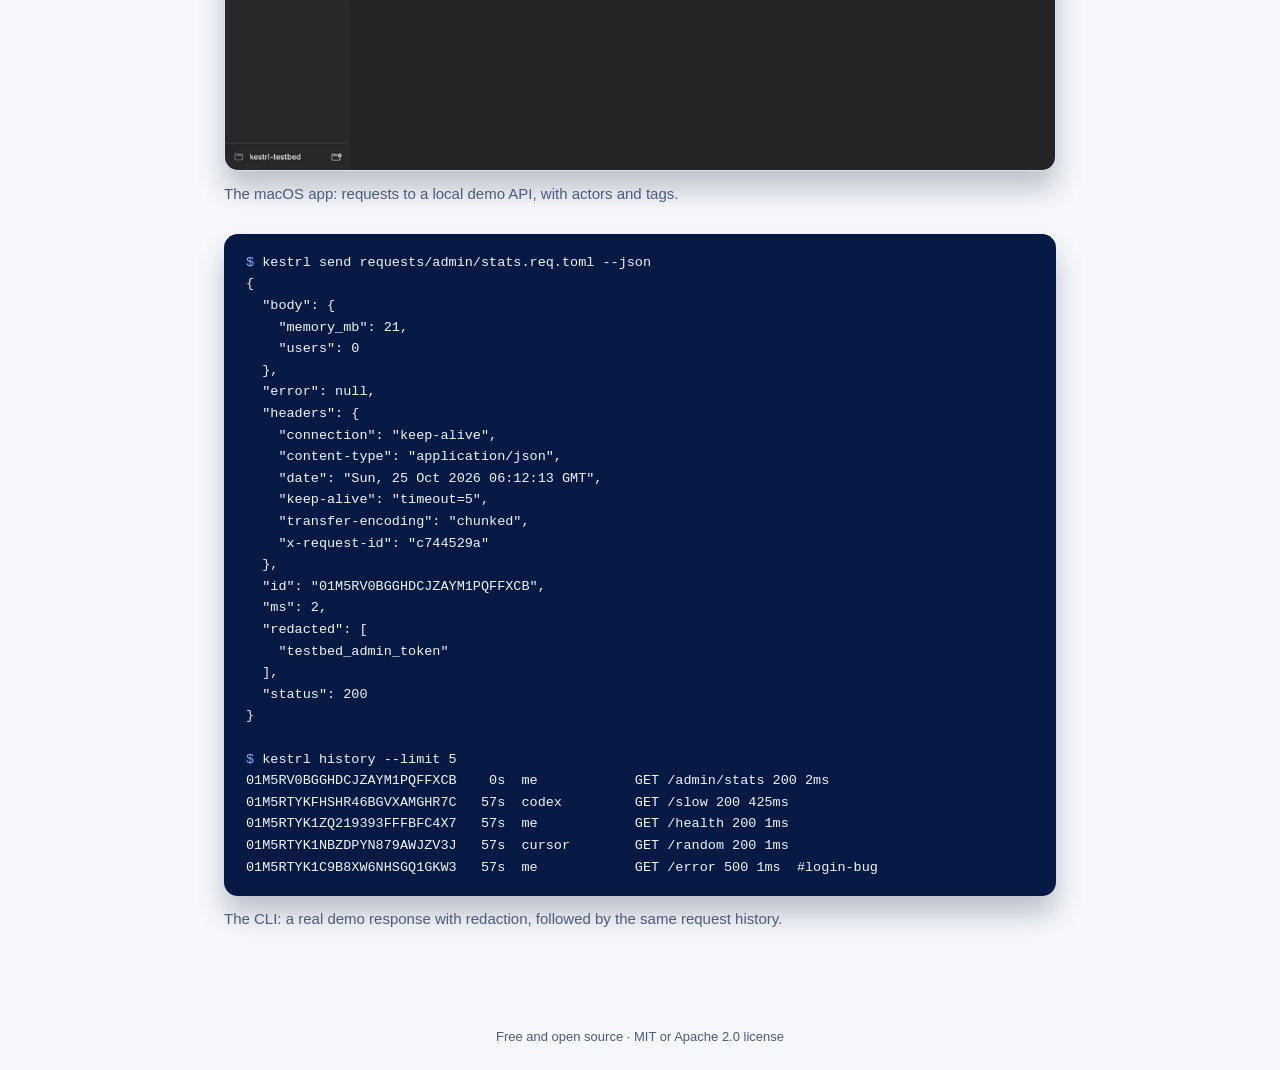
==== commit e1d405ed: "Say 'MIT or Apache 2.0 license' in plain words in the site footer" ====
--- a/site/index.html
+++ b/site/index.html
@@ -33,18 +33,25 @@
       <p class="agent-status" id="agent-status" role="status" aria-live="polite"></p>
       <details class="agent-details">
         <summary>See what it asks</summary>
-        <pre id="agent-prompt">Set up Kestrl for me: a local backend workbench with a `kestrl` CLI and an agent skill.
+        <pre id="agent-prompt">Set up Kestrl for me: a local backend workbench with a `kestrl` CLI, an agent skill and a macOS app.
 
-1. Install the CLI with `curl -fsSL https://kestrl.adityakinjawadekar.com/install.sh | sh`
+First ask me which setup I want, then do only that:
+  a) CLI only   b) CLI + agent skill   c) Everything: CLI + agent skill + macOS app
+
+1. CLI: `curl -fsSL https://kestrl.adityakinjawadekar.com/install.sh | sh`
    (or `brew install adityaamitk/tap/kestrl` if Homebrew is installed and I prefer it).
    Run `kestrl --version`. If `~/.local/bin` is not on PATH, ask me before adding it to my shell profile.
-2. Install the agent skill by downloading https://kestrl.adityakinjawadekar.com/skill/SKILL.md
-   into the place for this agent, and only the ones that apply:
+2. Skill (b, c): download https://kestrl.adityakinjawadekar.com/skill/SKILL.md
+   into the place for this agent, only where it applies:
    - Claude Code: ~/.claude/skills/kestrl/SKILL.md
    - Codex: ~/.codex/skills/kestrl/SKILL.md
    - Cursor: .cursor/rules/kestrl.mdc in the current project
-3. Do not create, read or print any secrets. Do not change the system proxy, install certificates or run captures.
-4. Finish with a 3-line summary: the CLI version and path, the skill file paths, and anything you skipped.</pre>
+3. App (c): with Homebrew, `brew trust adityaamitk/tap` then `brew install --cask adityaamitk/tap/kestrl`;
+   otherwise download the latest Kestrl DMG from https://github.com/AdityaAmitK/kestrl/releases/latest
+   and copy Kestrl.app to /Applications. Tell me the app is not notarized yet, so on first launch
+   I choose Open Anyway in System Settings › Privacy &amp; Security. Do not remove quarantine yourself.
+4. Do not create, read or print any secrets. Do not change the system proxy, install certificates or run captures.
+5. Finish with a short summary: what was installed, versions and paths, and anything you skipped.</pre>
       </details>
     </div>
     <p class="alt">Or <code>brew install adityaamitk/tap/kestrl</code> · <a href="https://github.com/AdityaAmitK/kestrl/releases/latest">macOS app</a></p>
@@ -119,6 +126,6 @@
     </section>
   </section>
 
-  <footer class="site-footer"><p>MIT OR Apache-2.0</p></footer>
+  <footer class="site-footer"><p>Free and open source · <a href="https://github.com/AdityaAmitK/kestrl#license">MIT or Apache 2.0 license</a></p></footer>
 </body>
 </html>
--- a/site/style.css
+++ b/site/style.css
@@ -55,6 +55,8 @@
 .quiet-links a:hover { color: var(--ink); text-decoration: underline; text-underline-offset: .2em; }
 .site-footer { padding: 24px; color: var(--soft); font-size: 13px; text-align: center; }
 .site-footer p { margin: 0; }
+.site-footer a { color: inherit; text-decoration: none; }
+.site-footer a:hover, .site-footer a:focus-visible { text-decoration: underline; }
 
 /* Docs */
 .bar { display: flex; align-items: center; justify-content: space-between; gap: 24px; width: 100%; max-width: 1040px; margin: 0 auto; padding: 22px 24px; }
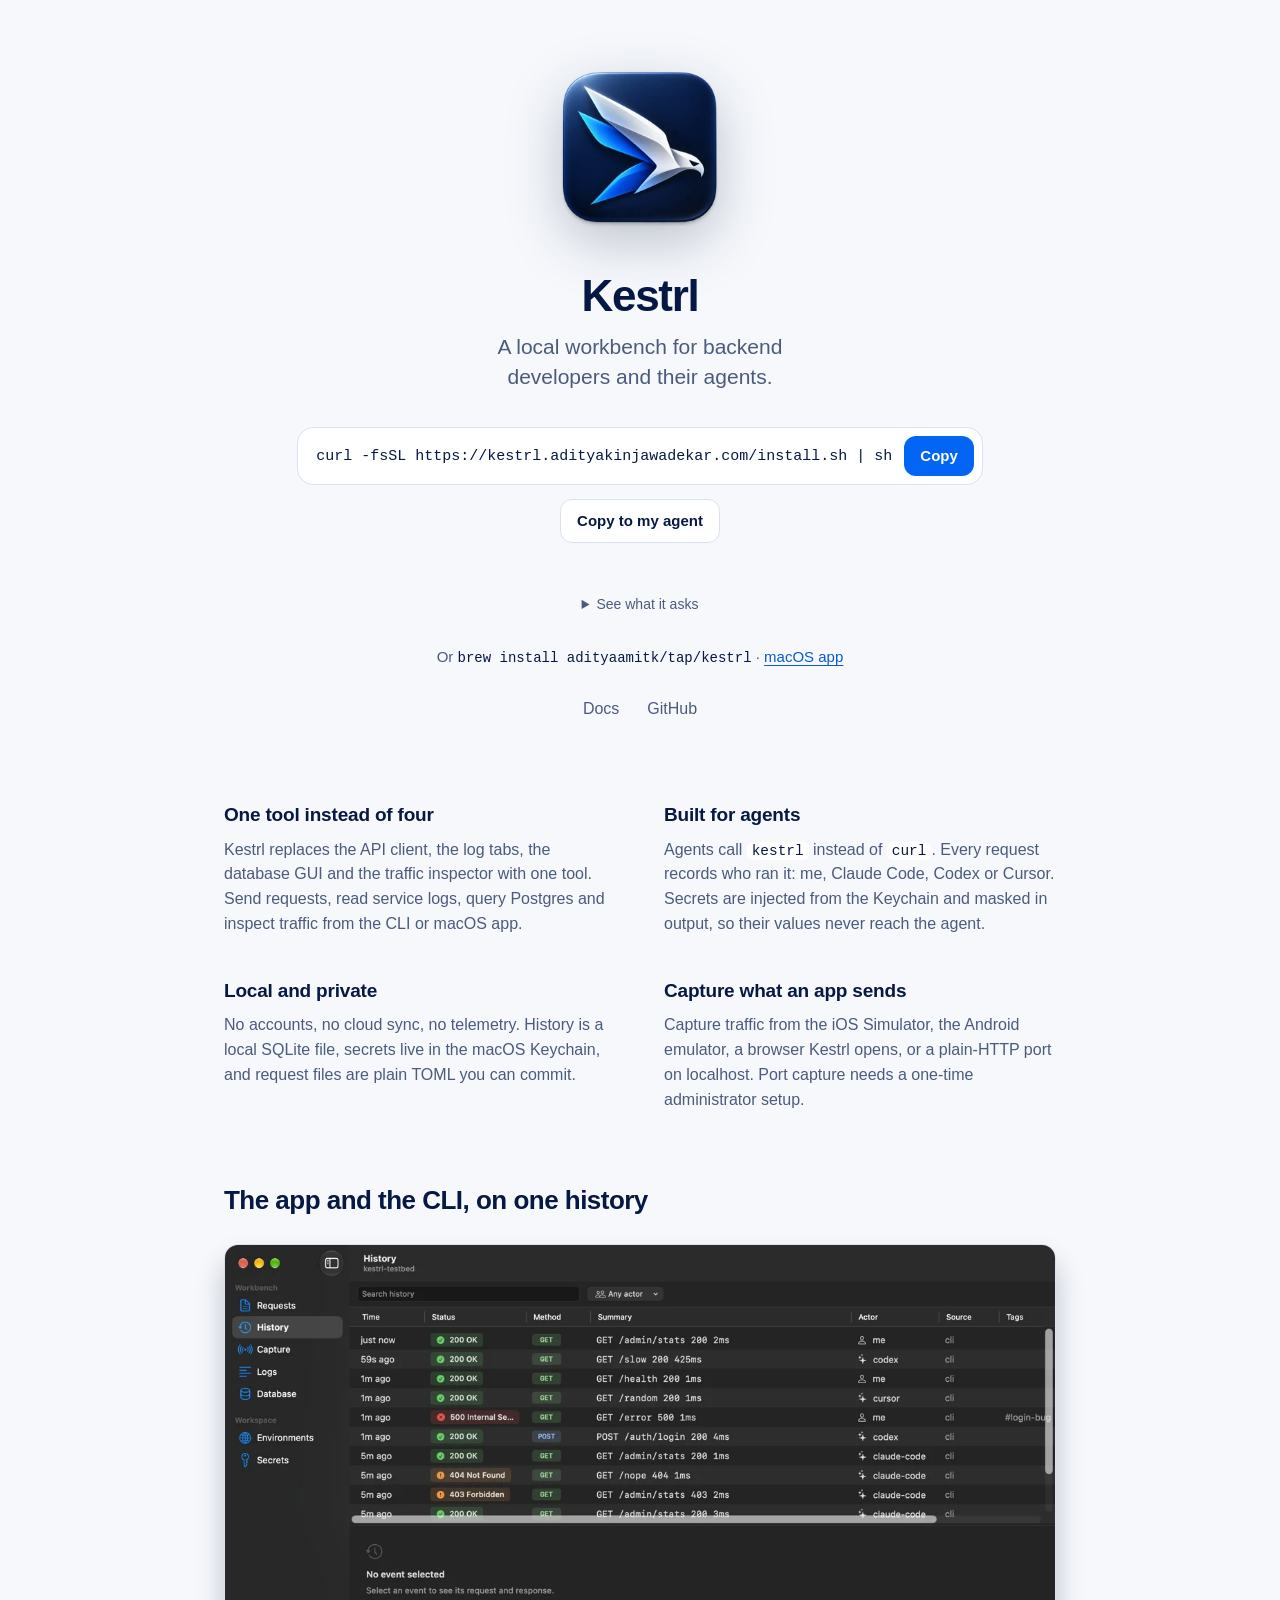
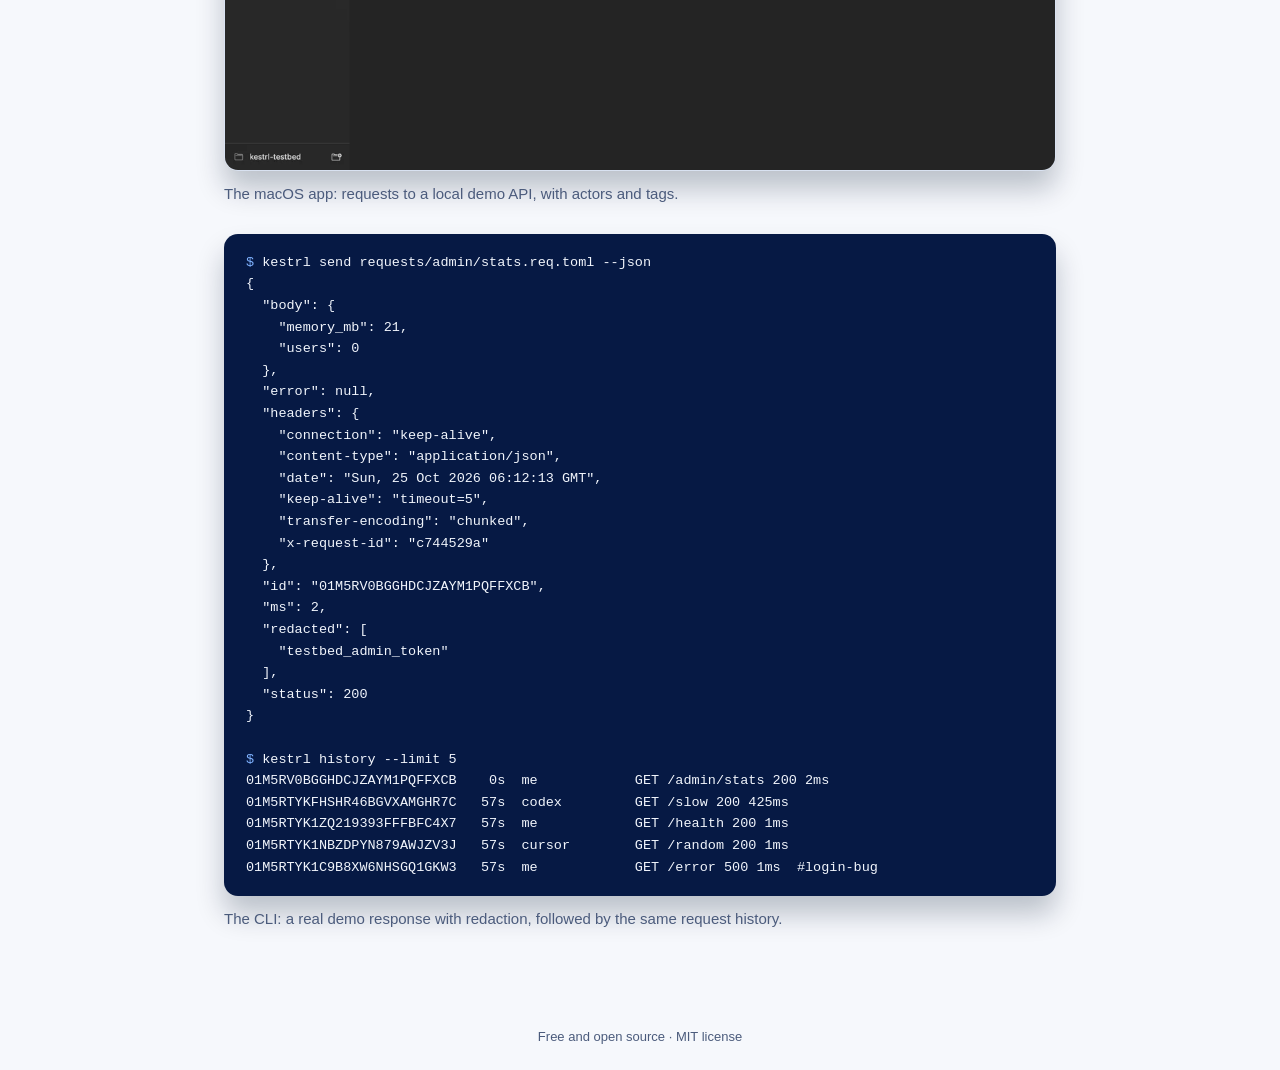
==== commit fa9ca0bc: "License Kestrl under MIT only" ====
--- a/site/index.html
+++ b/site/index.html
@@ -126,6 +126,6 @@
     </section>
   </section>
 
-  <footer class="site-footer"><p>Free and open source · <a href="https://github.com/AdityaAmitK/kestrl#license">MIT or Apache 2.0 license</a></p></footer>
+  <footer class="site-footer"><p>Free and open source · <a href="https://github.com/AdityaAmitK/kestrl#license">MIT license</a></p></footer>
 </body>
 </html>
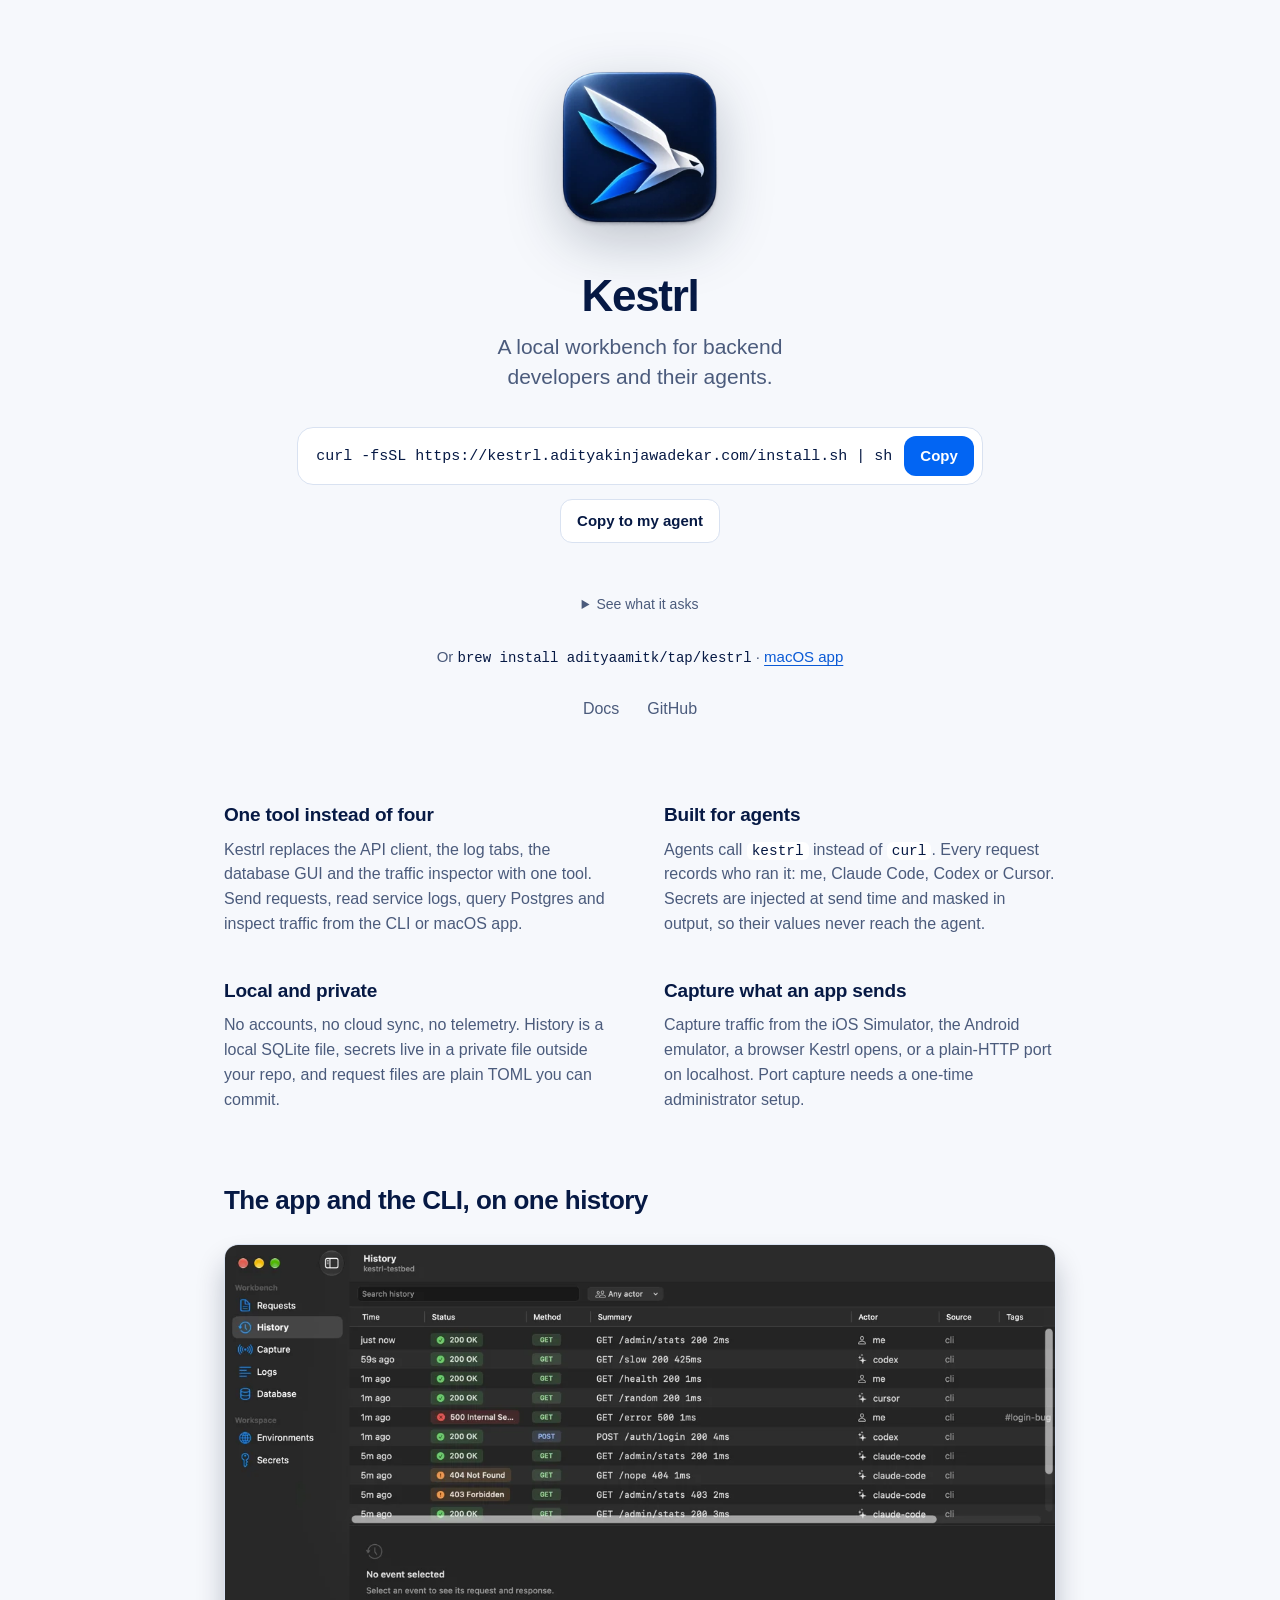
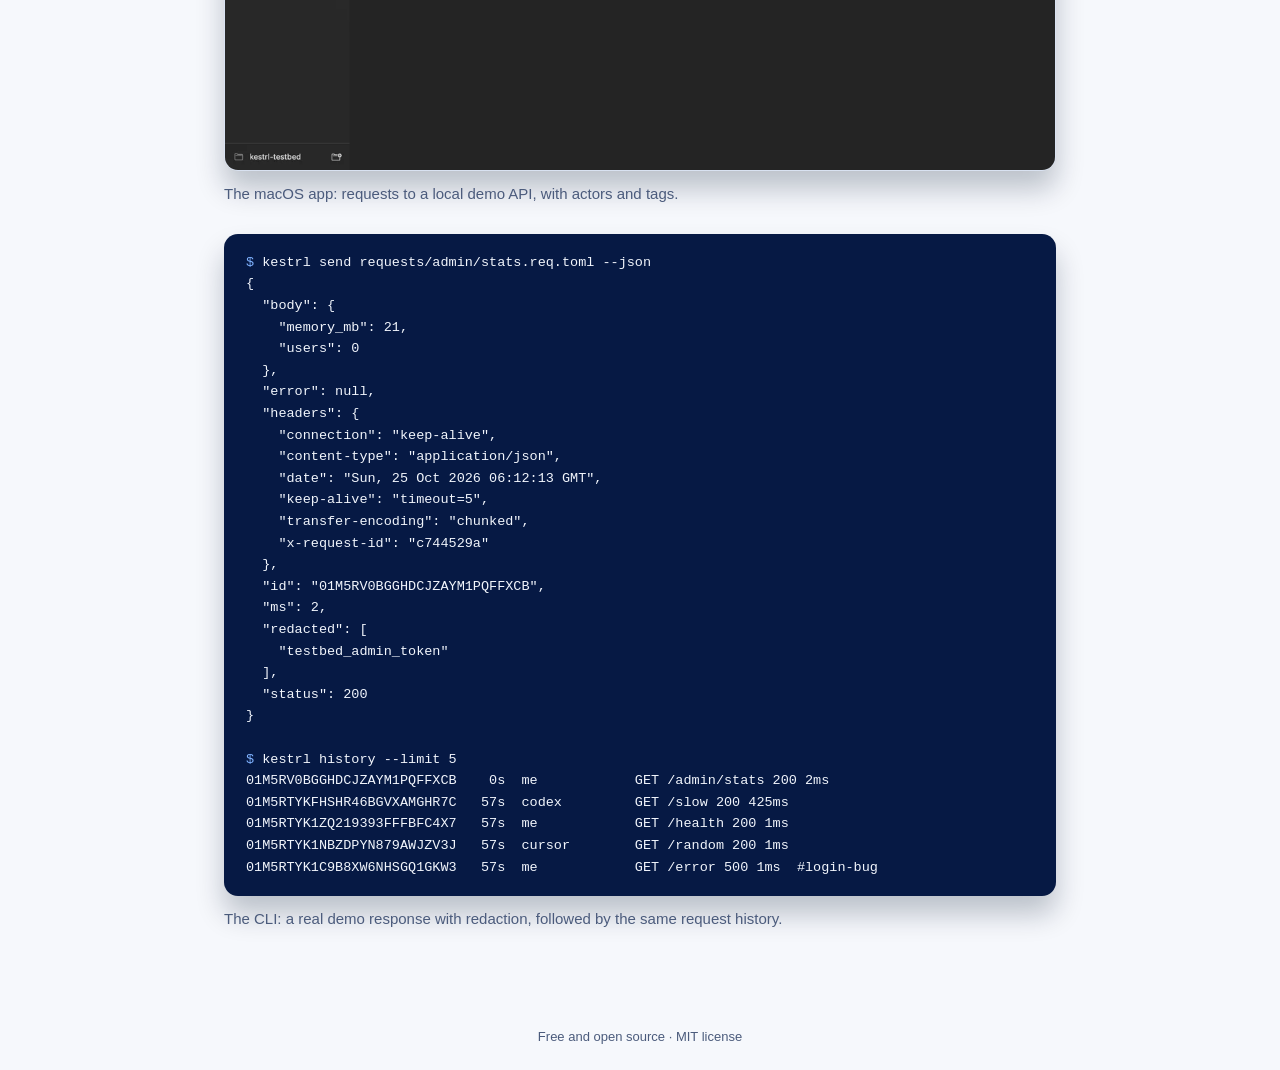
==== commit 25514762: "Store secrets in a private file instead of the Keychain Secrets referenced as {{secret:name}} now li" ====
--- a/site/index.html
+++ b/site/index.html
@@ -70,11 +70,11 @@
       </article>
       <article>
         <h3>Built for agents</h3>
-        <p>Agents call <code>kestrl</code> instead of <code>curl</code>. Every request records who ran it: me, Claude Code, Codex or Cursor. Secrets are injected from the Keychain and masked in output, so their values never reach the agent.</p>
+        <p>Agents call <code>kestrl</code> instead of <code>curl</code>. Every request records who ran it: me, Claude Code, Codex or Cursor. Secrets are injected at send time and masked in output, so their values never reach the agent.</p>
       </article>
       <article>
         <h3>Local and private</h3>
-        <p>No accounts, no cloud sync, no telemetry. History is a local SQLite file, secrets live in the macOS Keychain, and request files are plain TOML you can commit.</p>
+        <p>No accounts, no cloud sync, no telemetry. History is a local SQLite file, secrets live in a private file outside your repo, and request files are plain TOML you can commit.</p>
       </article>
       <article>
         <h3>Capture what an app sends</h3>
